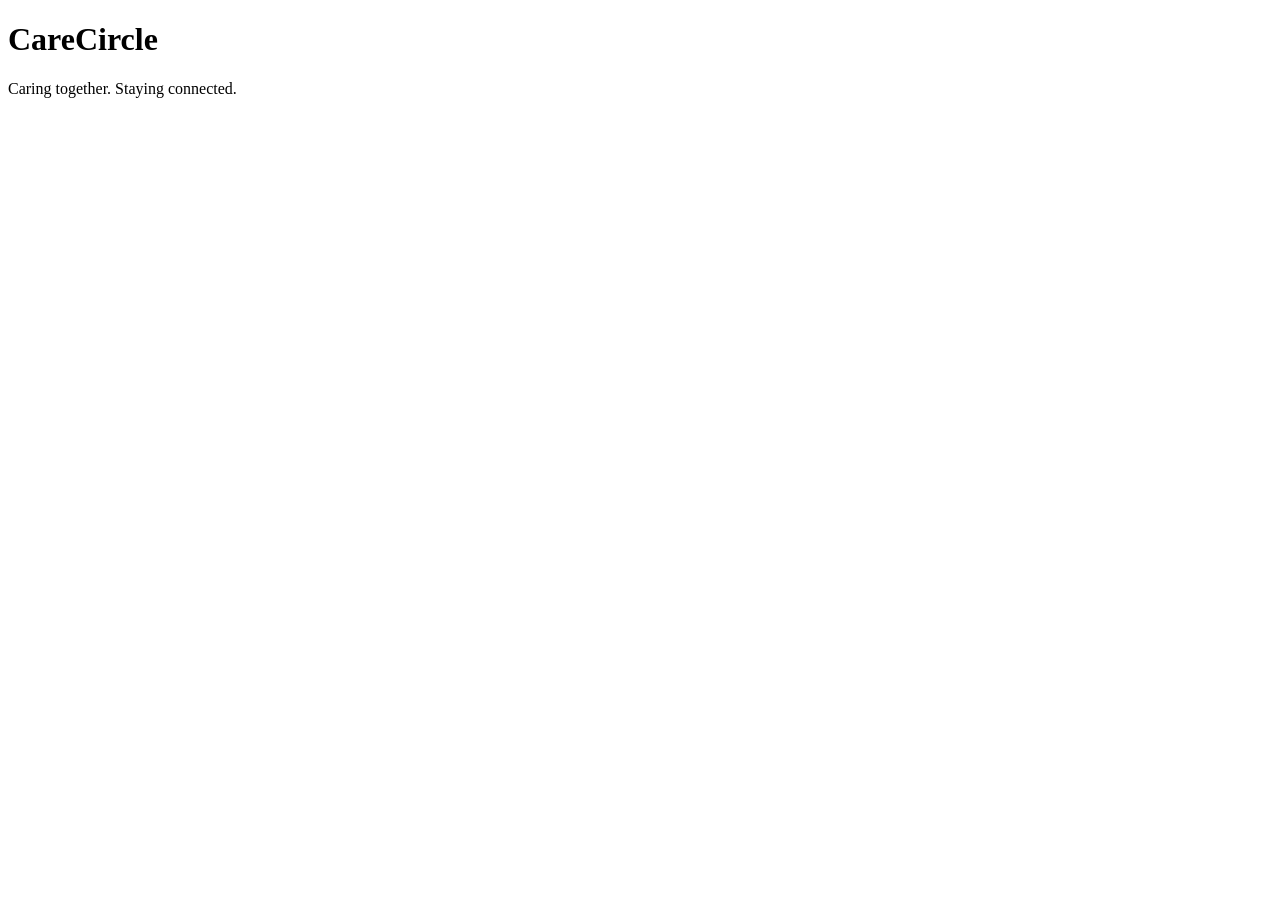
==== public/index.html @ 11fe4ebb "Initial CareCircle website setup" ====
<!DOCTYPE html>
<html lang="en">

<head>
    <meta charset="UTF-8">
    <meta name="viewport" content="width=device-width, initial-scale=1.0">

    <title>CareCircle</title>

    <link rel="stylesheet" href="css/style.css">
</head>

<body>

    <h1>CareCircle</h1>

    <p>Caring together. Staying connected.</p>

    <script src="js/script.js"></script>

</body>

</html>
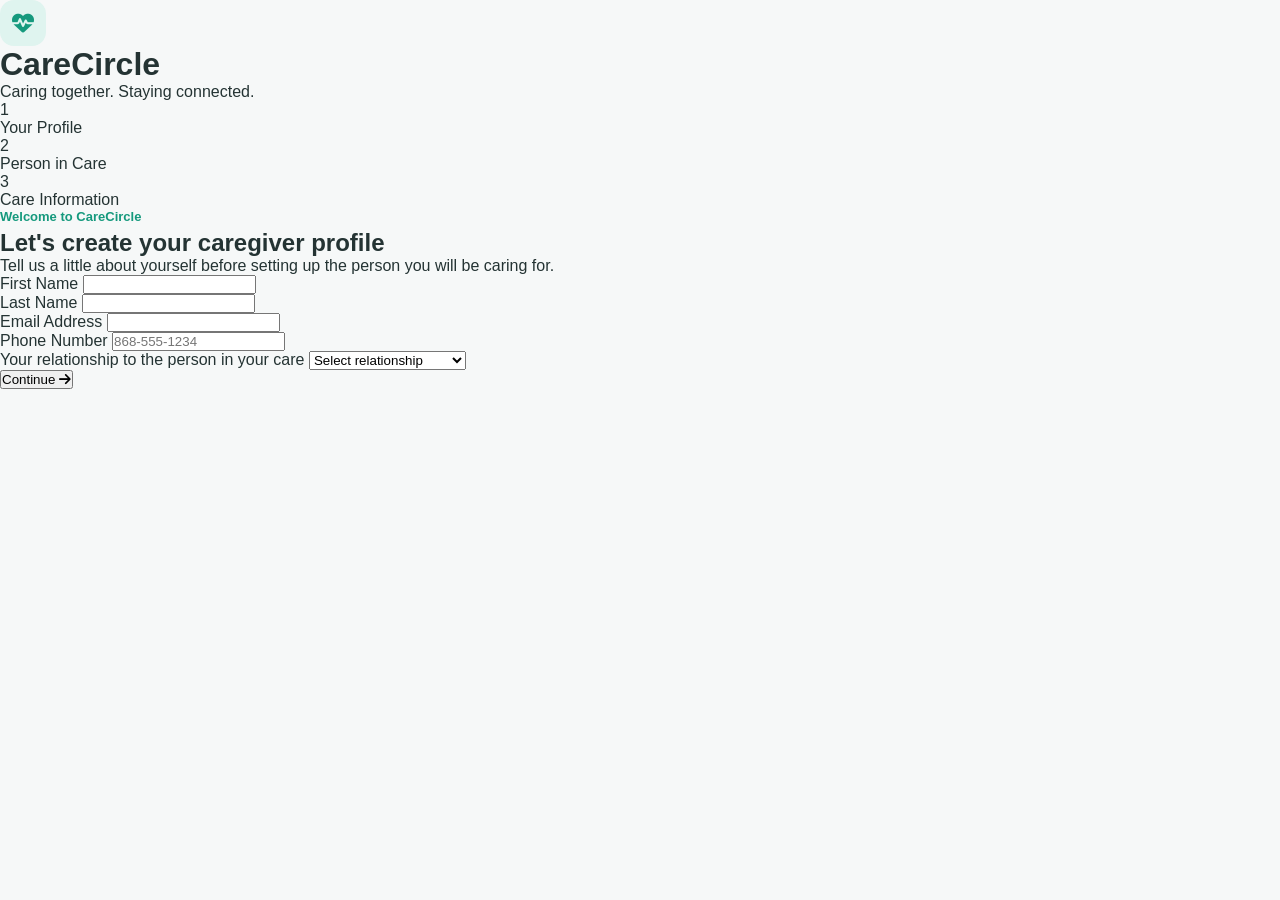
==== commit 8e0faa9b: "Add CareCircle onboarding and dashboard page structure" ====
--- a/public/index.html
+++ b/public/index.html
@@ -5,18 +5,193 @@
     <meta charset="UTF-8">
     <meta name="viewport" content="width=device-width, initial-scale=1.0">
 
-    <title>CareCircle</title>
+    <title>CareCircle | Get Started</title>
 
-    <link rel="stylesheet" href="css/style.css">
+    <link rel="stylesheet" href="style.css">
+
+    <link rel="stylesheet"
+        href="https://cdnjs.cloudflare.com/ajax/libs/font-awesome/6.5.2/css/all.min.css">
 </head>
 
-<body>
+<body class="setup-body">
 
-    <h1>CareCircle</h1>
+    <div class="setup-container">
 
-    <p>Caring together. Staying connected.</p>
+        <!-- Logo -->
+        <div class="setup-logo">
 
-    <script src="js/script.js"></script>
+            <div class="logo-icon">
+                <i class="fa-solid fa-heart-pulse"></i>
+            </div>
+
+            <div>
+                <h1>CareCircle</h1>
+                <p>Caring together. Staying connected.</p>
+            </div>
+
+        </div>
+
+
+        <!-- Progress -->
+        <div class="setup-progress">
+
+            <div class="progress-step active">
+                <span>1</span>
+                <p>Your Profile</p>
+            </div>
+
+            <div class="progress-line"></div>
+
+            <div class="progress-step">
+                <span>2</span>
+                <p>Person in Care</p>
+            </div>
+
+            <div class="progress-line"></div>
+
+            <div class="progress-step">
+                <span>3</span>
+                <p>Care Information</p>
+            </div>
+
+        </div>
+
+
+        <!-- Setup Card -->
+        <section class="setup-card">
+
+            <div class="setup-heading">
+
+                <p class="small-heading">Welcome to CareCircle</p>
+
+                <h2>Let's create your caregiver profile</h2>
+
+                <p>
+                    Tell us a little about yourself before setting up
+                    the person you will be caring for.
+                </p>
+
+            </div>
+
+
+            <form id="caregiverForm">
+
+                <div class="form-row">
+
+                    <div class="form-group">
+
+                        <label for="firstName">
+                            First Name
+                        </label>
+
+                        <input
+                            type="text"
+                            id="firstName"
+                            required>
+
+                    </div>
+
+
+                    <div class="form-group">
+
+                        <label for="lastName">
+                            Last Name
+                        </label>
+
+                        <input
+                            type="text"
+                            id="lastName"
+                            required>
+
+                    </div>
+
+                </div>
+
+
+                <div class="form-group">
+
+                    <label for="email">
+                        Email Address
+                    </label>
+
+                    <input
+                        type="email"
+                        id="email"
+                        required>
+
+                </div>
+
+
+                <div class="form-group">
+
+                    <label for="phone">
+                        Phone Number
+                    </label>
+
+                    <input
+                        type="tel"
+                        id="phone"
+                        placeholder="868-555-1234"
+                        required>
+
+                </div>
+
+
+                <div class="form-group">
+
+                    <label for="relationship">
+                        Your relationship to the person in your care
+                    </label>
+
+                    <select id="relationship" required>
+
+                        <option value="">
+                            Select relationship
+                        </option>
+
+                        <option value="Son">Son</option>
+
+                        <option value="Daughter">Daughter</option>
+
+                        <option value="Spouse">Spouse</option>
+
+                        <option value="Sibling">Sibling</option>
+
+                        <option value="Grandchild">Grandchild</option>
+
+                        <option value="Relative">Other Relative</option>
+
+                        <option value="Professional Caregiver">
+                            Professional Caregiver
+                        </option>
+
+                        <option value="Friend">Friend</option>
+
+                        <option value="Other">Other</option>
+
+                    </select>
+
+                </div>
+
+
+                <button
+                    type="submit"
+                    class="setup-next-btn">
+
+                    Continue
+
+                    <i class="fa-solid fa-arrow-right"></i>
+
+                </button>
+
+            </form>
+
+        </section>
+
+    </div>
+
+
+    <script src="script.js"></script>
 
 </body>
 
--- a/public/style.css
+++ b/public/style.css
@@ -0,0 +1,722 @@
+/* =========================
+   GLOBAL
+========================= */
+
+* {
+    margin: 0;
+    padding: 0;
+    box-sizing: border-box;
+}
+
+body {
+    font-family: Arial, Helvetica, sans-serif;
+    background: #f6f8f8;
+    color: #243333;
+    padding-bottom: 90px;
+}
+
+button,
+a {
+    font-family: inherit;
+}
+
+a {
+    text-decoration: none;
+}
+
+
+/* =========================
+   HEADER
+========================= */
+
+.top-header {
+    background: white;
+    border-bottom: 1px solid #e6ebeb;
+
+    min-height: 85px;
+
+    display: flex;
+    justify-content: space-between;
+    align-items: center;
+
+    padding: 15px 6%;
+}
+
+.brand {
+    display: flex;
+    align-items: center;
+    gap: 12px;
+}
+
+.logo-icon {
+    width: 46px;
+    height: 46px;
+
+    border-radius: 14px;
+
+    background: #dff4ef;
+    color: #15997d;
+
+    display: flex;
+    align-items: center;
+    justify-content: center;
+
+    font-size: 22px;
+}
+
+.brand h1 {
+    font-size: 21px;
+    color: #263b39;
+}
+
+.brand p {
+    color: #71807e;
+    font-size: 12px;
+    margin-top: 3px;
+}
+
+.header-actions {
+    display: flex;
+    align-items: center;
+    gap: 20px;
+}
+
+.notification-btn {
+    position: relative;
+
+    border: none;
+    background: transparent;
+
+    font-size: 22px;
+    color: #4d5b59;
+
+    cursor: pointer;
+}
+
+.notification-dot {
+    width: 8px;
+    height: 8px;
+
+    background: #e25b5b;
+
+    border-radius: 50%;
+
+    position: absolute;
+    top: 0;
+    right: 0;
+}
+
+.caregiver-profile {
+    display: flex;
+    align-items: center;
+    gap: 10px;
+}
+
+.avatar {
+    width: 40px;
+    height: 40px;
+
+    border-radius: 50%;
+
+    background: #15997d;
+    color: white;
+
+    display: flex;
+    justify-content: center;
+    align-items: center;
+
+    font-weight: bold;
+}
+
+.caregiver-text {
+    display: flex;
+    flex-direction: column;
+}
+
+.caregiver-text strong {
+    font-size: 14px;
+}
+
+.caregiver-text span {
+    font-size: 12px;
+    color: #7c8a88;
+}
+
+
+/* =========================
+   DASHBOARD
+========================= */
+
+.dashboard-container {
+    width: 88%;
+    max-width: 1200px;
+
+    margin: 35px auto;
+}
+
+.welcome-section {
+    display: flex;
+    justify-content: space-between;
+    align-items: center;
+
+    margin-bottom: 25px;
+}
+
+.small-heading {
+    color: #15997d;
+    font-size: 13px;
+    font-weight: bold;
+
+    margin-bottom: 5px;
+}
+
+.welcome-section h2 {
+    font-size: 27px;
+    margin-bottom: 7px;
+}
+
+.welcome-message {
+    color: #758381;
+}
+
+.quick-add-btn {
+    border: none;
+
+    background: #15997d;
+    color: white;
+
+    padding: 12px 18px;
+
+    border-radius: 9px;
+
+    font-weight: bold;
+
+    cursor: pointer;
+}
+
+.quick-add-btn:hover {
+    opacity: 0.9;
+}
+
+
+/* =========================
+   PATIENT CARD
+========================= */
+
+.patient-card {
+    background: white;
+
+    padding: 20px 25px;
+
+    border-radius: 14px;
+
+    display: flex;
+    justify-content: space-between;
+    align-items: center;
+
+    box-shadow: 0 4px 16px rgba(0, 0, 0, 0.04);
+
+    margin-bottom: 35px;
+}
+
+.patient-information {
+    display: flex;
+    align-items: center;
+    gap: 16px;
+}
+
+.patient-avatar {
+    width: 60px;
+    height: 60px;
+
+    border-radius: 50%;
+
+    background: #dff4ef;
+    color: #15997d;
+
+    display: flex;
+    justify-content: center;
+    align-items: center;
+
+    font-size: 24px;
+    font-weight: bold;
+}
+
+.label {
+    color: #7a8886;
+    font-size: 12px;
+}
+
+.patient-card h3 {
+    font-size: 20px;
+    margin: 3px 0 8px;
+}
+
+.patient-details {
+    display: flex;
+    gap: 20px;
+
+    color: #6e7b79;
+    font-size: 13px;
+}
+
+.patient-details i {
+    color: #15997d;
+    margin-right: 4px;
+}
+
+.view-profile-btn {
+    border: 1px solid #15997d;
+    background: white;
+    color: #15997d;
+
+    padding: 10px 15px;
+
+    border-radius: 8px;
+
+    cursor: pointer;
+}
+
+
+/* =========================
+   SECTIONS
+========================= */
+
+.section-block {
+    margin-bottom: 35px;
+}
+
+.section-heading {
+    display: flex;
+    justify-content: space-between;
+    align-items: center;
+
+    margin-bottom: 17px;
+}
+
+.section-heading h3 {
+    font-size: 19px;
+}
+
+.section-heading p {
+    color: #7b8887;
+    font-size: 13px;
+
+    margin-top: 4px;
+}
+
+.section-heading a {
+    color: #15997d;
+    font-size: 13px;
+    font-weight: bold;
+}
+
+
+/* =========================
+   HEALTH CARDS
+========================= */
+
+.health-grid {
+    display: grid;
+    grid-template-columns: repeat(4, 1fr);
+
+    gap: 18px;
+}
+
+.health-card {
+    background: white;
+
+    border-radius: 14px;
+
+    padding: 20px;
+
+    box-shadow: 0 4px 16px rgba(0, 0, 0, 0.04);
+}
+
+.health-card-header {
+    display: flex;
+    justify-content: space-between;
+    align-items: center;
+
+    margin-bottom: 20px;
+}
+
+.icon-box {
+    width: 39px;
+    height: 39px;
+
+    border-radius: 10px;
+
+    display: flex;
+    align-items: center;
+    justify-content: center;
+
+    background: #e8f7f3;
+    color: #15997d;
+}
+
+.status-badge {
+    font-size: 11px;
+    font-weight: bold;
+
+    border-radius: 50px;
+
+    padding: 5px 9px;
+}
+
+.status-badge.success {
+    color: #197c5a;
+    background: #dff6eb;
+}
+
+.status-badge.warning {
+    color: #a77813;
+    background: #fff1c9;
+}
+
+.status-badge.danger {
+    color: #ad4444;
+    background: #ffe1e1;
+}
+
+.card-label {
+    color: #73807e;
+    font-size: 13px;
+}
+
+.health-card h4 {
+    font-size: 27px;
+    margin-top: 7px;
+}
+
+.measurement {
+    font-size: 13px;
+    color: #7c8987;
+    margin-top: 2px;
+}
+
+.card-footer {
+    border-top: 1px solid #edf0f0;
+
+    margin-top: 18px;
+    padding-top: 12px;
+
+    font-size: 11px;
+    color: #82908e;
+}
+
+
+/* =========================
+   ATTENTION
+========================= */
+
+.attention-list {
+    display: flex;
+    flex-direction: column;
+    gap: 12px;
+}
+
+.attention-item {
+    background: white;
+
+    padding: 17px 20px;
+
+    border-radius: 12px;
+
+    display: flex;
+    align-items: center;
+
+    gap: 15px;
+
+    border-left: 4px solid #e6a84e;
+}
+
+.attention-icon {
+    min-width: 42px;
+    height: 42px;
+
+    border-radius: 10px;
+
+    display: flex;
+    align-items: center;
+    justify-content: center;
+}
+
+.medication-alert {
+    background: #fff1d7;
+    color: #c38420;
+}
+
+.health-alert {
+    background: #ffe0e0;
+    color: #ce5858;
+}
+
+.attention-content {
+    flex: 1;
+}
+
+.attention-content h4 {
+    font-size: 14px;
+    margin-bottom: 4px;
+}
+
+.attention-content p {
+    color: #687674;
+    font-size: 13px;
+}
+
+.attention-content span {
+    display: block;
+
+    margin-top: 5px;
+
+    color: #9b7777;
+    font-size: 11px;
+}
+
+.details-btn {
+    border: 1px solid #dfe5e4;
+
+    background: white;
+
+    padding: 8px 12px;
+
+    border-radius: 7px;
+
+    cursor: pointer;
+}
+
+
+/* =========================
+   LOWER PANELS
+========================= */
+
+.dashboard-columns {
+    display: grid;
+    grid-template-columns: 1fr 1fr;
+
+    gap: 20px;
+}
+
+.dashboard-panel {
+    background: white;
+
+    padding: 22px;
+
+    border-radius: 14px;
+
+    box-shadow: 0 4px 16px rgba(0, 0, 0, 0.04);
+}
+
+.event,
+.activity {
+    display: flex;
+    gap: 15px;
+
+    padding: 14px 0;
+
+    border-bottom: 1px solid #edf0f0;
+}
+
+.event:last-child,
+.activity:last-child {
+    border-bottom: none;
+}
+
+.event-date {
+    width: 52px;
+    height: 55px;
+
+    border-radius: 10px;
+
+    background: #e7f6f2;
+    color: #15997d;
+
+    display: flex;
+    flex-direction: column;
+    align-items: center;
+    justify-content: center;
+
+    flex-shrink: 0;
+}
+
+.event-date strong {
+    font-size: 18px;
+}
+
+.event-date span {
+    font-size: 10px;
+}
+
+.event-information h4,
+.activity h4 {
+    font-size: 14px;
+    margin-bottom: 5px;
+}
+
+.event-information p,
+.activity p {
+    color: #71807e;
+    font-size: 12px;
+    margin-top: 4px;
+}
+
+.event-information i {
+    width: 15px;
+    color: #15997d;
+}
+
+.activity-icon {
+    width: 36px;
+    height: 36px;
+
+    border-radius: 50%;
+
+    display: flex;
+    justify-content: center;
+    align-items: center;
+
+    background: #e5f6f1;
+    color: #15997d;
+
+    flex-shrink: 0;
+}
+
+.activity span {
+    display: block;
+
+    font-size: 11px;
+
+    margin-top: 5px;
+
+    color: #96a09f;
+}
+
+
+/* =========================
+   BOTTOM NAVIGATION
+========================= */
+
+.bottom-nav {
+    position: fixed;
+
+    bottom: 0;
+    left: 0;
+
+    width: 100%;
+
+    height: 72px;
+
+    background: white;
+
+    display: flex;
+    justify-content: center;
+
+    gap: 50px;
+
+    border-top: 1px solid #e2e8e7;
+
+    z-index: 100;
+}
+
+.bottom-nav a {
+    color: #899593;
+
+    min-width: 65px;
+
+    display: flex;
+    flex-direction: column;
+    align-items: center;
+    justify-content: center;
+
+    gap: 5px;
+
+    font-size: 11px;
+}
+
+.bottom-nav a i {
+    font-size: 18px;
+}
+
+.bottom-nav a.active {
+    color: #15997d;
+}
+
+
+/* =========================
+   RESPONSIVE DESIGN
+========================= */
+
+@media (max-width: 900px) {
+
+    .health-grid {
+        grid-template-columns: repeat(2, 1fr);
+    }
+
+    .dashboard-columns {
+        grid-template-columns: 1fr;
+    }
+
+}
+
+
+@media (max-width: 600px) {
+
+    .dashboard-container {
+        width: 92%;
+    }
+
+    .caregiver-text {
+        display: none;
+    }
+
+    .brand p {
+        display: none;
+    }
+
+    .welcome-section {
+        align-items: flex-start;
+        gap: 15px;
+    }
+
+    .welcome-section h2 {
+        font-size: 22px;
+    }
+
+    .quick-add-btn {
+        font-size: 12px;
+    }
+
+    .health-grid {
+        grid-template-columns: 1fr;
+    }
+
+    .patient-card {
+        align-items: flex-start;
+        gap: 15px;
+    }
+
+    .patient-details {
+        flex-direction: column;
+        gap: 4px;
+    }
+
+    .view-profile-btn {
+        display: none;
+    }
+
+    .attention-item {
+        align-items: flex-start;
+    }
+
+    .details-btn {
+        display: none;
+    }
+
+    .bottom-nav {
+        gap: 4px;
+        justify-content: space-around;
+    }
+
+}
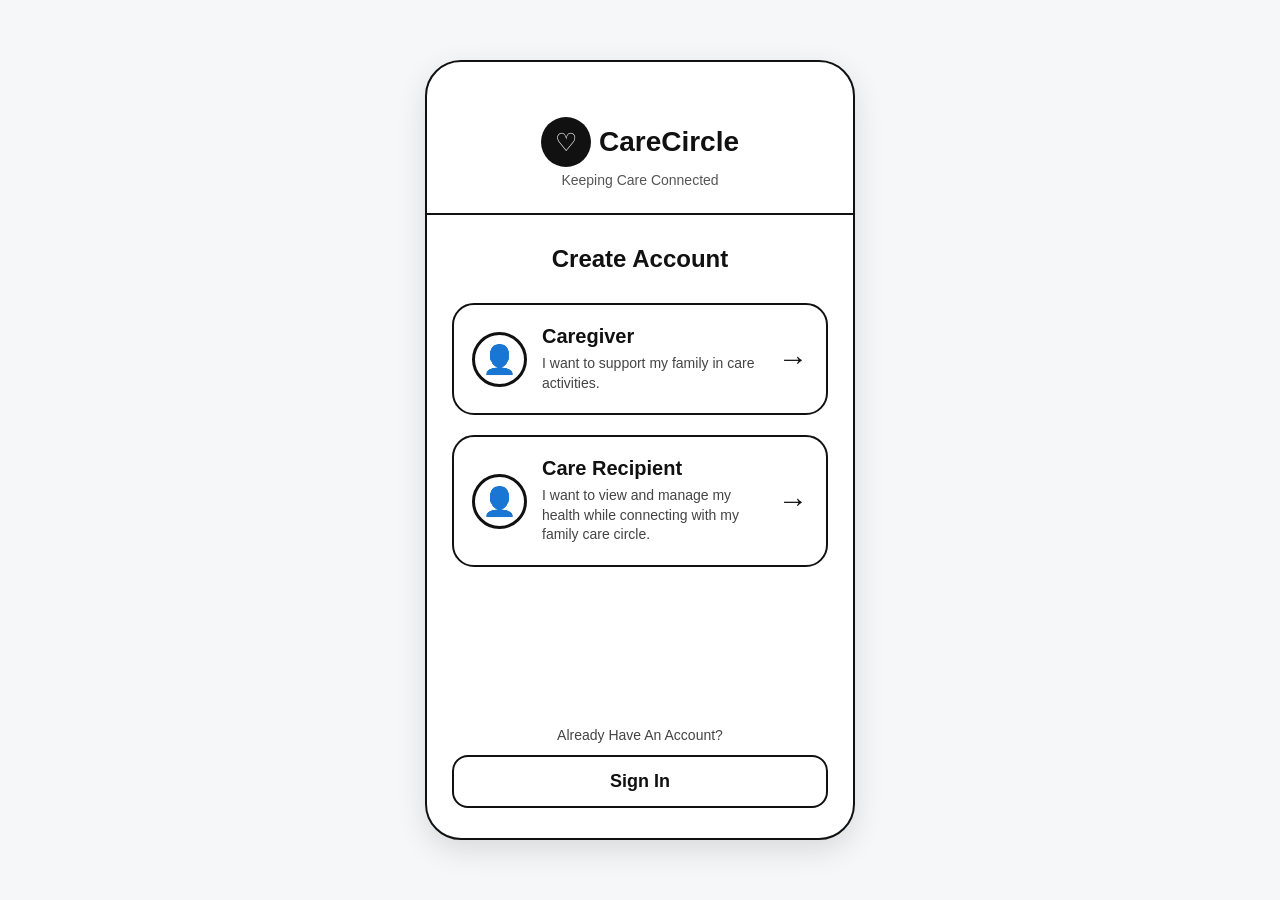
==== commit 8efcb787: "Rebuild CareCircle caregiver and recipient interfaces" ====
--- a/public/index.html
+++ b/public/index.html
@@ -3,195 +3,141 @@
 
 <head>
     <meta charset="UTF-8">
-    <meta name="viewport" content="width=device-width, initial-scale=1.0">
 
-    <title>CareCircle | Get Started</title>
+    <meta name="viewport"
+          content="width=device-width, initial-scale=1.0">
 
+    <title>CareCircle | Keeping Care Connected</title>
+
+    <!-- Main CareCircle stylesheet -->
     <link rel="stylesheet" href="style.css">
-
-    <link rel="stylesheet"
-        href="https://cdnjs.cloudflare.com/ajax/libs/font-awesome/6.5.2/css/all.min.css">
 </head>
 
-<body class="setup-body">
 
-    <div class="setup-container">
+<body>
 
-        <!-- Logo -->
-        <div class="setup-logo">
+    <main class="app-container">
 
-            <div class="logo-icon">
-                <i class="fa-solid fa-heart-pulse"></i>
-            </div>
+        <!-- ================================
+             HEADER / LOGO
+             ================================ -->
 
-            <div>
-                <h1>CareCircle</h1>
-                <p>Caring together. Staying connected.</p>
-            </div>
+        <header class="app-header">
 
-        </div>
+            <div class="logo">
 
+                <div class="logo-icon">
+                    ♡
+                </div>
 
-        <!-- Progress -->
-        <div class="setup-progress">
-
-            <div class="progress-step active">
-                <span>1</span>
-                <p>Your Profile</p>
-            </div>
-
-            <div class="progress-line"></div>
-
-            <div class="progress-step">
-                <span>2</span>
-                <p>Person in Care</p>
-            </div>
-
-            <div class="progress-line"></div>
-
-            <div class="progress-step">
-                <span>3</span>
-                <p>Care Information</p>
-            </div>
-
-        </div>
-
-
-        <!-- Setup Card -->
-        <section class="setup-card">
-
-            <div class="setup-heading">
-
-                <p class="small-heading">Welcome to CareCircle</p>
-
-                <h2>Let's create your caregiver profile</h2>
-
-                <p>
-                    Tell us a little about yourself before setting up
-                    the person you will be caring for.
-                </p>
+                <div class="logo-text">
+                    CareCircle
+                </div>
 
             </div>
 
+            <p class="tagline">
+                Keeping Care Connected
+            </p>
 
-            <form id="caregiverForm">
-
-                <div class="form-row">
-
-                    <div class="form-group">
-
-                        <label for="firstName">
-                            First Name
-                        </label>
-
-                        <input
-                            type="text"
-                            id="firstName"
-                            required>
-
-                    </div>
+        </header>
 
 
-                    <div class="form-group">
+        <!-- ================================
+             CREATE ACCOUNT
+             ================================ -->
 
-                        <label for="lastName">
-                            Last Name
-                        </label>
+        <section class="account-section">
 
-                        <input
-                            type="text"
-                            id="lastName"
-                            required>
+            <h1>Create Account</h1>
 
-                    </div>
+
+            <!-- CAREGIVER -->
+
+            <button
+                class="account-card"
+                id="caregiverButton"
+                type="button"
+            >
+
+                <div class="user-icon">
+                    👤
+                </div>
+
+                <div class="account-info">
+
+                    <h2>Caregiver</h2>
+
+                    <p>
+                        I want to support my family
+                        in care activities.
+                    </p>
 
                 </div>
 
+                <span class="arrow">
+                    →
+                </span>
 
-                <div class="form-group">
+            </button>
 
-                    <label for="email">
-                        Email Address
-                    </label>
 
-                    <input
-                        type="email"
-                        id="email"
-                        required>
+            <!-- CARE RECIPIENT -->
+
+            <button
+                class="account-card"
+                id="recipientButton"
+                type="button"
+            >
+
+                <div class="user-icon">
+                    👤
+                </div>
+
+                <div class="account-info">
+
+                    <h2>Care Recipient</h2>
+
+                    <p>
+                        I want to view and manage my
+                        health while connecting with
+                        my family care circle.
+                    </p>
 
                 </div>
 
+                <span class="arrow">
+                    →
+                </span>
 
-                <div class="form-group">
-
-                    <label for="phone">
-                        Phone Number
-                    </label>
-
-                    <input
-                        type="tel"
-                        id="phone"
-                        placeholder="868-555-1234"
-                        required>
-
-                </div>
+            </button>
 
 
-                <div class="form-group">
+            <!-- SIGN IN -->
 
-                    <label for="relationship">
-                        Your relationship to the person in your care
-                    </label>
+            <div class="signin-section">
 
-                    <select id="relationship" required>
-
-                        <option value="">
-                            Select relationship
-                        </option>
-
-                        <option value="Son">Son</option>
-
-                        <option value="Daughter">Daughter</option>
-
-                        <option value="Spouse">Spouse</option>
-
-                        <option value="Sibling">Sibling</option>
-
-                        <option value="Grandchild">Grandchild</option>
-
-                        <option value="Relative">Other Relative</option>
-
-                        <option value="Professional Caregiver">
-                            Professional Caregiver
-                        </option>
-
-                        <option value="Friend">Friend</option>
-
-                        <option value="Other">Other</option>
-
-                    </select>
-
-                </div>
-
+                <p>
+                    Already Have An Account?
+                </p>
 
                 <button
-                    type="submit"
-                    class="setup-next-btn">
-
-                    Continue
-
-                    <i class="fa-solid fa-arrow-right"></i>
-
+                    class="signin-button"
+                    id="signinButton"
+                    type="button"
+                >
+                    Sign In
                 </button>
 
-            </form>
+            </div>
 
         </section>
 
-    </div>
+    </main>
 
 
-    <script src="script.js"></script>
+    <!-- Main CareCircle JavaScript -->
+    <script src="app.js"></script>
 
 </body>
 
--- a/public/style.css
+++ b/public/style.css
@@ -1,6 +1,35 @@
-/* =========================
-   GLOBAL
-========================= */
+/* =========================================================
+   CARECIRCLE
+   GLOBAL STYLES
+   ========================================================= */
+
+
+/* =========================================================
+   COLOURS
+   ========================================================= */
+
+:root {
+    --care-blue: #3ca7df;
+    --care-blue-dark: #278fc5;
+    --care-blue-light: #eaf6fc;
+
+    --black: #111111;
+    --white: #ffffff;
+
+    --text-dark: #111111;
+    --text-grey: #555555;
+
+    --page-background: #f5f7f9;
+
+    --danger: #e74c3c;
+    --warning: #f4c542;
+    --success: #68bd63;
+}
+
+
+/* =========================================================
+   RESET
+   ========================================================= */
 
 * {
     margin: 0;
@@ -8,715 +37,8103 @@
     box-sizing: border-box;
 }
 
+html {
+    font-size: 16px;
+}
+
 body {
+    min-height: 100vh;
+
     font-family: Arial, Helvetica, sans-serif;
-    background: #f6f8f8;
-    color: #243333;
-    padding-bottom: 90px;
+
+    background-color: var(--page-background);
+    color: var(--text-dark);
+
+    display: flex;
+    justify-content: center;
+    align-items: center;
+
+    padding: 20px;
 }
 
 button,
-a {
-    font-family: inherit;
-}
-
-a {
-    text-decoration: none;
-}
-
-
-/* =========================
+input,
+select,
+textarea {
+    font: inherit;
+}
+
+button {
+    color: inherit;
+}
+
+
+/* =========================================================
+   MAIN APPLICATION CONTAINER
+   ========================================================= */
+
+.app-container {
+    width: 100%;
+    max-width: 430px;
+
+    min-height: 780px;
+
+    background-color: var(--white);
+
+    border: 2px solid var(--black);
+    border-radius: 36px;
+
+    overflow: hidden;
+
+    box-shadow:
+        0 10px 30px rgba(0, 0, 0, 0.12);
+
+    display: flex;
+    flex-direction: column;
+}
+
+
+/* =========================================================
    HEADER
-========================= */
-
-.top-header {
-    background: white;
-    border-bottom: 1px solid #e6ebeb;
-
-    min-height: 85px;
-
-    display: flex;
+   ========================================================= */
+
+.app-header {
+    padding: 55px 25px 25px;
+
+    text-align: center;
+
+    border-bottom: 2px solid var(--black);
+}
+
+
+/* =========================================================
+   LOGO
+   ========================================================= */
+
+.logo {
+    display: flex;
+
+    justify-content: center;
+    align-items: center;
+
+    gap: 8px;
+
+    margin-bottom: 5px;
+}
+
+
+.logo-icon {
+    width: 50px;
+    height: 50px;
+
+    background-color: var(--black);
+    color: var(--white);
+
+    border-radius: 50%;
+
+    display: flex;
+
+    justify-content: center;
+    align-items: center;
+
+    font-size: 25px;
+}
+
+
+.logo-text {
+    font-size: 28px;
+    font-weight: 700;
+}
+
+
+.tagline {
+    font-size: 14px;
+
+    color: var(--text-grey);
+}
+
+
+/* =========================================================
+   ACCOUNT SECTION
+   ========================================================= */
+
+.account-section {
+    flex: 1;
+
+    display: flex;
+    flex-direction: column;
+
+    padding: 30px 25px;
+}
+
+
+.account-section h1 {
+    margin-bottom: 30px;
+
+    text-align: center;
+
+    font-size: 24px;
+}
+
+
+/* =========================================================
+   ACCOUNT CARDS
+   ========================================================= */
+
+.account-card {
+    width: 100%;
+
+    display: flex;
+
+    align-items: center;
+
+    gap: 15px;
+
+    padding: 20px 18px;
+
+    margin-bottom: 20px;
+
+    background-color: var(--white);
+
+    border: 2px solid var(--black);
+    border-radius: 22px;
+
+    cursor: pointer;
+
+    transition:
+        border-color 0.2s ease,
+        background-color 0.2s ease,
+        transform 0.2s ease,
+        box-shadow 0.2s ease;
+}
+
+
+.account-card:hover {
+    border-color: var(--care-blue);
+
+    background-color: var(--care-blue-light);
+
+    transform: translateY(-2px);
+
+    box-shadow:
+        0 6px 15px rgba(0, 0, 0, 0.08);
+}
+
+
+.account-card:focus-visible {
+    outline: 3px solid rgba(60, 167, 223, 0.30);
+
+    outline-offset: 2px;
+
+    border-color: var(--care-blue);
+}
+
+
+/* =========================================================
+   USER ICON
+   ========================================================= */
+
+.user-icon {
+    flex-shrink: 0;
+
+    width: 55px;
+    height: 55px;
+
+    border: 3px solid var(--black);
+    border-radius: 50%;
+
+    display: flex;
+
+    justify-content: center;
+    align-items: center;
+
+    font-size: 28px;
+}
+
+
+/* =========================================================
+   ACCOUNT TEXT
+   ========================================================= */
+
+.account-info {
+    flex: 1;
+
+    text-align: left;
+}
+
+
+.account-info h2 {
+    margin-bottom: 6px;
+
+    font-size: 20px;
+}
+
+
+.account-info p {
+    font-size: 14px;
+
+    line-height: 1.4;
+
+    color: #444;
+}
+
+
+.arrow {
+    font-size: 30px;
+
+    font-weight: 600;
+}
+
+
+/* =========================================================
+   SIGN IN SECTION
+   ========================================================= */
+
+.signin-section {
+    margin-top: auto;
+
+    padding-top: 40px;
+
+    text-align: center;
+}
+
+
+.signin-section p {
+    margin-bottom: 12px;
+
+    font-size: 14px;
+
+    color: #444;
+}
+
+
+/* =========================================================
+   BUTTONS
+   ========================================================= */
+
+.signin-button,
+.primary-button,
+.secondary-button {
+    width: 100%;
+
+    padding: 14px;
+
+    border: 2px solid var(--black);
+    border-radius: 16px;
+
+    font-size: 18px;
+    font-weight: 600;
+
+    cursor: pointer;
+
+    transition:
+        background-color 0.2s ease,
+        color 0.2s ease,
+        border-color 0.2s ease;
+}
+
+
+/* Secondary button */
+
+.signin-button,
+.secondary-button {
+    background-color: var(--white);
+
+    color: var(--black);
+}
+
+
+.signin-button:hover,
+.secondary-button:hover {
+    background-color: var(--black);
+
+    color: var(--white);
+}
+
+
+/* Primary button */
+
+.primary-button {
+    background-color: var(--care-blue);
+
+    border-color: var(--care-blue);
+
+    color: var(--white);
+}
+
+
+.primary-button:hover {
+    background-color: var(--care-blue-dark);
+
+    border-color: var(--care-blue-dark);
+}
+
+
+/* =========================================================
+   COMMON PAGE TITLE
+   ========================================================= */
+
+.page-title {
+    margin-bottom: 25px;
+
+    font-size: 24px;
+    font-weight: 700;
+
+    text-align: center;
+}
+
+
+/* =========================================================
+   FORMS
+   These will be used on registration pages.
+   ========================================================= */
+
+.form-group {
+    margin-bottom: 20px;
+}
+
+
+.form-label {
+    display: block;
+
+    margin-bottom: 7px;
+
+    font-size: 14px;
+    font-weight: 700;
+}
+
+
+.form-control {
+    width: 100%;
+
+    padding: 12px 14px;
+
+    background-color: var(--white);
+
+    border: 2px solid var(--black);
+    border-radius: 10px;
+
+    font-size: 16px;
+
+    outline: none;
+
+    transition:
+        border-color 0.2s ease,
+        box-shadow 0.2s ease;
+}
+
+
+.form-control:focus {
+    border-color: var(--care-blue);
+
+    box-shadow:
+        0 0 0 3px rgba(60, 167, 223, 0.15);
+}
+
+
+textarea.form-control {
+    min-height: 100px;
+
+    resize: vertical;
+}
+
+
+/* =========================================================
+   REGISTRATION PROGRESS BAR
+   ========================================================= */
+
+.progress-container {
+    position: relative;
+
+    display: flex;
+
     justify-content: space-between;
-    align-items: center;
-
-    padding: 15px 6%;
-}
-
-.brand {
-    display: flex;
-    align-items: center;
-    gap: 12px;
-}
-
-.logo-icon {
-    width: 46px;
-    height: 46px;
-
-    border-radius: 14px;
-
-    background: #dff4ef;
-    color: #15997d;
-
-    display: flex;
-    align-items: center;
+    align-items: flex-start;
+
+    padding: 20px 20px 10px;
+}
+
+
+/* Line behind progress circles */
+
+.progress-container::before {
+    content: "";
+
+    position: absolute;
+
+    top: 37px;
+    left: 45px;
+    right: 45px;
+
+    height: 2px;
+
+    background-color: #aaaaaa;
+
+    z-index: 0;
+}
+
+
+.progress-step {
+    position: relative;
+
+    z-index: 1;
+
+    flex: 1;
+
+    text-align: center;
+}
+
+
+.progress-number {
+    width: 36px;
+    height: 36px;
+
+    margin: 0 auto 6px;
+
+    background-color: var(--black);
+
+    color: var(--white);
+
+    border-radius: 50%;
+
+    display: flex;
+
     justify-content: center;
+    align-items: center;
+
+    font-weight: 700;
+}
+
+
+.progress-step.active .progress-number {
+    background-color: var(--care-blue);
+}
+
+
+.progress-label {
+    font-size: 11px;
+
+    color: #888888;
+}
+
+
+.progress-step.active .progress-label {
+    color: var(--black);
+
+    font-weight: 700;
+}
+
+
+/* =========================================================
+   REGISTRATION CONTENT
+   ========================================================= */
+
+.registration-content {
+    flex: 1;
+
+    padding: 25px;
+}
+
+
+.registration-heading {
+    margin-bottom: 30px;
+
+    text-align: center;
 
     font-size: 22px;
 }
 
-.brand h1 {
+
+/* =========================================================
+   FORM NAVIGATION
+   ========================================================= */
+
+.form-navigation {
+    display: flex;
+
+    align-items: center;
+    justify-content: space-between;
+
+    margin-top: 30px;
+}
+
+
+.nav-arrow {
+    padding: 5px 10px;
+
+    background: none;
+
+    border: none;
+
+    font-size: 32px;
+    font-weight: 700;
+
+    cursor: pointer;
+}
+
+
+.nav-arrow:hover {
+    color: var(--care-blue);
+}
+
+
+/* =========================================================
+   ACCESSIBILITY
+   ========================================================= */
+
+button:focus-visible,
+a:focus-visible {
+    outline: 3px solid rgba(60, 167, 223, 0.35);
+
+    outline-offset: 3px;
+}
+
+
+/* =========================================================
+   DESKTOP
+   ========================================================= */
+
+@media (min-width: 700px) {
+
+    body {
+        padding: 40px;
+    }
+
+}
+
+
+/* =========================================================
+   SMALL PHONES
+   ========================================================= */
+
+@media (max-width: 400px) {
+
+    body {
+        padding: 0;
+
+        background-color: var(--white);
+    }
+
+
+    .app-container {
+        min-height: 100vh;
+
+        border: none;
+
+        border-radius: 0;
+
+        box-shadow: none;
+    }
+
+
+    .app-header {
+        padding-top: 40px;
+    }
+
+
+    .account-section {
+        padding-left: 18px;
+
+        padding-right: 18px;
+    }
+
+
+    .account-card {
+        padding: 17px 14px;
+    }
+
+
+    .account-info h2 {
+        font-size: 18px;
+    }
+
+
+    .account-info p {
+        font-size: 13px;
+    }
+
+}
+/* =========================================================
+   CAREGIVER REGISTRATION
+   ========================================================= */
+
+
+/* Hide inactive registration steps */
+
+.hidden {
+    display: none !important;
+}
+
+
+/* Registration app can grow depending on content */
+
+.registration-app {
+    min-height: 780px;
+}
+
+
+/* =========================================================
+   REGISTRATION PROGRESS INDICATOR
+   ========================================================= */
+
+.progress-container {
+    position: relative;
+
+    display: flex;
+    justify-content: space-between;
+
+    padding: 70px 15px 15px;
+
+    border-bottom: 2px solid var(--black);
+
+    background-color: var(--white);
+}
+
+
+/* Connecting line */
+
+.progress-container::before {
+    content: "";
+
+    position: absolute;
+
+    top: 87px;
+    left: 50px;
+    right: 50px;
+
+    height: 2px;
+
+    background-color: #999;
+
+    z-index: 0;
+}
+
+
+.progress-step {
+    position: relative;
+
+    flex: 1;
+
+    text-align: center;
+
+    z-index: 1;
+}
+
+
+.progress-number {
+    width: 36px;
+    height: 36px;
+
+    margin: 0 auto 7px;
+
+    display: flex;
+    justify-content: center;
+    align-items: center;
+
+    border-radius: 50%;
+
+    background-color: var(--black);
+    color: var(--white);
+
+    font-size: 17px;
+    font-weight: 700;
+
+    transition:
+        background-color 0.25s ease,
+        transform 0.25s ease;
+}
+
+
+/* Current registration step */
+
+.progress-step.active .progress-number {
+    background-color: var(--care-blue);
+
+    transform: scale(1.08);
+}
+
+
+.progress-label {
+    font-size: 11px;
+
+    color: #999;
+}
+
+
+.progress-step.active .progress-label {
+    color: var(--black);
+
+    font-weight: 700;
+}
+
+
+/* =========================================================
+   REGISTRATION CONTENT
+   ========================================================= */
+
+.registration-content {
+    flex: 1;
+
+    padding: 25px;
+
+    background-color: var(--white);
+}
+
+
+.registration-step {
+    width: 100%;
+}
+
+
+.registration-heading {
+    margin-bottom: 30px;
+
+    text-align: center;
+
+    font-size: 22px;
+    font-weight: 700;
+}
+
+
+/* =========================================================
+   FORM ELEMENTS
+   ========================================================= */
+
+.form-group {
+    margin-bottom: 20px;
+}
+
+
+.form-label {
+    display: block;
+
+    margin-bottom: 7px;
+
+    font-size: 14px;
+    font-weight: 700;
+}
+
+
+.field-help {
+    display: block;
+
+    margin-top: -4px;
+    margin-bottom: 8px;
+
+    color: #777;
+
+    font-size: 11px;
+}
+
+
+/* Inputs */
+
+.form-control {
+    width: 100%;
+
+    padding: 11px 13px;
+
+    border: 2px solid var(--black);
+    border-radius: 9px;
+
+    background-color: var(--white);
+
+    color: var(--black);
+
+    font-size: 15px;
+
+    outline: none;
+
+    transition:
+        border-color 0.2s ease,
+        box-shadow 0.2s ease;
+}
+
+
+.form-control:hover {
+    border-color: #555;
+}
+
+
+.form-control:focus {
+    border-color: var(--care-blue);
+
+    box-shadow:
+        0 0 0 3px rgba(60, 167, 223, 0.15);
+}
+
+
+textarea.form-control {
+    min-height: 80px;
+
+    resize: vertical;
+}
+
+
+/* =========================================================
+   TWO-COLUMN FORM ROW
+   DOB + Gender
+   ========================================================= */
+
+.form-row {
+    display: grid;
+
+    grid-template-columns: 1.35fr 1fr;
+
+    gap: 15px;
+}
+
+
+/* =========================================================
+   CHECKBOX SELECTION BOX
+   ========================================================= */
+
+.checkbox-group {
+    padding: 8px 14px;
+
+    border: 2px solid var(--black);
+    border-radius: 9px;
+
+    background-color: var(--white);
+}
+
+
+.checkbox-option {
+    display: flex;
+
+    align-items: center;
+
+    gap: 10px;
+
+    min-height: 40px;
+
+    padding: 7px 2px;
+
+    border-bottom: 1px solid #ddd;
+
+    font-size: 14px;
+
+    cursor: pointer;
+}
+
+
+.checkbox-option:last-child {
+    border-bottom: none;
+}
+
+
+.checkbox-option:hover {
+    color: var(--care-blue-dark);
+}
+
+
+.checkbox-option input {
+    width: 18px;
+    height: 18px;
+
+    accent-color: var(--care-blue);
+
+    cursor: pointer;
+}
+
+
+/* =========================================================
+   FORM NAVIGATION ARROWS
+   ========================================================= */
+
+.form-navigation {
+    display: flex;
+
+    justify-content: space-between;
+    align-items: center;
+
+    gap: 20px;
+
+    margin-top: 30px;
+}
+
+
+.nav-arrow {
+    padding: 5px 10px;
+
+    border: none;
+
+    background: transparent;
+
+    color: var(--black);
+
+    font-size: 34px;
+    font-weight: 700;
+
+    line-height: 1;
+
+    cursor: pointer;
+
+    transition:
+        color 0.2s ease,
+        transform 0.2s ease;
+}
+
+
+.nav-arrow:hover {
+    color: var(--care-blue);
+
+    transform: scale(1.12);
+}
+
+
+/* =========================================================
+   REVIEW SCREEN
+   ========================================================= */
+
+.review-message {
+    margin-top: -15px;
+    margin-bottom: 25px;
+
+    color: #777;
+
+    font-size: 13px;
+    line-height: 1.4;
+}
+
+
+.review-section {
+    padding-bottom: 20px;
+    margin-bottom: 22px;
+
+    border-bottom: 1px solid #ddd;
+}
+
+
+.review-section:last-of-type {
+    border-bottom: none;
+}
+
+
+.review-heading {
+    display: flex;
+
+    justify-content: space-between;
+    align-items: center;
+
+    gap: 15px;
+
+    margin-bottom: 10px;
+}
+
+
+.review-heading h2 {
+    font-size: 16px;
+}
+
+
+.edit-link {
+    padding: 5px 8px;
+
+    border: none;
+
+    background: transparent;
+
+    color: var(--care-blue-dark);
+
+    font-size: 13px;
+    font-weight: 700;
+
+    cursor: pointer;
+}
+
+
+.edit-link:hover {
+    text-decoration: underline;
+}
+
+
+/* Content generated by JavaScript */
+
+.review-item {
+    margin-bottom: 7px;
+
+    font-size: 14px;
+
+    line-height: 1.45;
+}
+
+
+.review-item strong {
+    font-weight: 700;
+}
+
+
+.review-list {
+    margin: 6px 0 10px 20px;
+
+    font-size: 14px;
+
+    line-height: 1.5;
+}
+
+
+/* =========================================================
+   CREATE ACCOUNT BUTTON
+   ========================================================= */
+
+.finish-registration {
+    width: auto;
+
+    min-width: 160px;
+
+    padding-left: 20px;
+    padding-right: 20px;
+
+    font-size: 15px;
+}
+
+
+/* =========================================================
+   FORM VALIDATION
+   ========================================================= */
+
+.form-control.input-error {
+    border-color: var(--danger);
+
+    box-shadow:
+        0 0 0 3px rgba(231, 76, 60, 0.12);
+}
+
+
+.error-message {
+    display: block;
+
+    margin-top: 5px;
+
+    color: var(--danger);
+
+    font-size: 12px;
+}
+
+
+/* =========================================================
+   REGISTRATION SUCCESS
+   ========================================================= */
+
+.registration-success {
+    padding: 50px 25px;
+
+    text-align: center;
+}
+
+
+.success-icon {
+    width: 75px;
+    height: 75px;
+
+    margin: 0 auto 20px;
+
+    display: flex;
+    justify-content: center;
+    align-items: center;
+
+    border-radius: 50%;
+
+    background-color: var(--success);
+
+    color: var(--white);
+
+    font-size: 38px;
+}
+
+
+.registration-success h1 {
+    margin-bottom: 12px;
+
+    font-size: 24px;
+}
+
+
+.registration-success p {
+    margin-bottom: 25px;
+
+    color: var(--text-grey);
+
+    line-height: 1.5;
+}
+
+
+/* =========================================================
+   RESPONSIVE REGISTRATION
+   ========================================================= */
+
+@media (max-width: 400px) {
+
+    .progress-container {
+        padding-top: 35px;
+    }
+
+
+    .progress-container::before {
+        top: 52px;
+    }
+
+
+    .registration-content {
+        padding: 22px 18px;
+    }
+
+
+    .form-row {
+        grid-template-columns: 1fr;
+        gap: 0;
+    }
+
+
+    .progress-label {
+        font-size: 10px;
+    }
+
+}
+/* =========================================================
+   CARECIRCLE DASHBOARD
+   ========================================================= */
+
+
+/* ---------------------------------------------------------
+   DASHBOARD APPLICATION
+   --------------------------------------------------------- */
+
+.dashboard-app {
+    width: 100%;
+    max-width: 430px;
+    min-height: 100vh;
+
+    position: relative;
+
+    background-color: #f6f8fa;
+
+    border: 2px solid var(--black);
+    border-radius: 36px;
+
+    overflow-x: hidden;
+
+    box-shadow:
+        0 10px 30px rgba(0, 0, 0, 0.12);
+
+    padding-bottom: 85px;
+}
+
+
+/* =========================================================
+   DASHBOARD HEADER
+   ========================================================= */
+
+.dashboard-header {
+    height: 72px;
+
+    padding: 0 20px;
+
+    display: flex;
+    align-items: center;
+    justify-content: space-between;
+
+    background-color: var(--white);
+
+    border-bottom: 1px solid #dddddd;
+
+    position: sticky;
+    top: 0;
+
+    z-index: 50;
+}
+
+
+.menu-button,
+.profile-button {
+    width: 42px;
+    height: 42px;
+
+    display: flex;
+    align-items: center;
+    justify-content: center;
+
+    border: none;
+    border-radius: 50%;
+
+    background-color: transparent;
+
+    color: var(--black);
+
+    font-size: 23px;
+
+    cursor: pointer;
+}
+
+
+.menu-button:hover,
+.profile-button:hover {
+    background-color: var(--care-blue-light);
+}
+
+
+.dashboard-brand {
+    display: flex;
+    align-items: center;
+
+    gap: 7px;
+
+    font-size: 19px;
+    font-weight: 700;
+}
+
+
+.dashboard-logo-icon {
+    width: 32px;
+    height: 32px;
+
+    display: flex;
+    align-items: center;
+    justify-content: center;
+
+    border-radius: 50%;
+
+    background-color: var(--black);
+
+    color: var(--white);
+
+    font-size: 17px;
+}
+
+
+/* =========================================================
+   DASHBOARD CONTENT
+   ========================================================= */
+
+.dashboard-content {
+    padding: 20px 18px 35px;
+}
+
+
+/* =========================================================
+   CARE RECIPIENT HEADER
+   ========================================================= */
+
+.recipient-header {
+    display: flex;
+    align-items: center;
+
+    gap: 13px;
+
+    margin-bottom: 22px;
+
+    padding: 18px;
+
+    background-color: var(--white);
+
+    border: 1px solid #e2e2e2;
+    border-radius: 20px;
+
+    box-shadow:
+        0 4px 12px rgba(0, 0, 0, 0.05);
+}
+
+
+.recipient-avatar {
+    width: 52px;
+    height: 52px;
+
+    flex-shrink: 0;
+
+    display: flex;
+    align-items: center;
+    justify-content: center;
+
+    border-radius: 50%;
+
+    background-color: var(--care-blue-light);
+
+    border: 2px solid var(--care-blue);
+
+    font-size: 25px;
+}
+
+
+.recipient-header-info {
+    min-width: 0;
+
+    flex: 1;
+}
+
+
+.dashboard-eyebrow,
+.section-kicker {
+    margin-bottom: 3px;
+
+    color: #777777;
+
+    font-size: 11px;
+
+    text-transform: uppercase;
+
+    letter-spacing: 0.5px;
+}
+
+
+.recipient-header-info h1 {
+    margin-bottom: 4px;
+
     font-size: 21px;
-    color: #263b39;
-}
-
-.brand p {
-    color: #71807e;
-    font-size: 12px;
-    margin-top: 3px;
-}
-
-.header-actions {
-    display: flex;
-    align-items: center;
-    gap: 20px;
-}
-
-.notification-btn {
-    position: relative;
-
-    border: none;
-    background: transparent;
-
-    font-size: 22px;
-    color: #4d5b59;
-
-    cursor: pointer;
-}
-
-.notification-dot {
+
+    white-space: nowrap;
+    overflow: hidden;
+    text-overflow: ellipsis;
+}
+
+
+.recipient-status {
+    display: flex;
+    align-items: center;
+
+    gap: 5px;
+
+    color: #666666;
+
+    font-size: 11px;
+}
+
+
+.status-dot {
     width: 8px;
     height: 8px;
 
-    background: #e25b5b;
+    display: inline-block;
 
     border-radius: 50%;
 
-    position: absolute;
-    top: 0;
-    right: 0;
-}
-
-.caregiver-profile {
-    display: flex;
-    align-items: center;
+    background-color: var(--success);
+}
+
+
+.view-profile-button {
+    padding: 8px 10px;
+
+    flex-shrink: 0;
+
+    border: 1px solid var(--black);
+    border-radius: 10px;
+
+    background-color: var(--white);
+
+    font-size: 11px;
+    font-weight: 700;
+
+    cursor: pointer;
+}
+
+
+.view-profile-button:hover {
+    background-color: var(--black);
+
+    color: var(--white);
+}
+
+
+/* =========================================================
+   DASHBOARD SECTIONS
+   ========================================================= */
+
+.dashboard-section {
+    margin-bottom: 25px;
+}
+
+
+.section-heading {
+    margin-bottom: 12px;
+
+    display: flex;
+    align-items: flex-end;
+    justify-content: space-between;
+
     gap: 10px;
 }
 
-.avatar {
-    width: 40px;
-    height: 40px;
-
-    border-radius: 50%;
-
-    background: #15997d;
-    color: white;
-
-    display: flex;
-    justify-content: center;
-    align-items: center;
-
-    font-weight: bold;
-}
-
-.caregiver-text {
-    display: flex;
-    flex-direction: column;
-}
-
-.caregiver-text strong {
-    font-size: 14px;
-}
-
-.caregiver-text span {
+
+.section-heading h2 {
+    font-size: 18px;
+}
+
+
+.text-button {
+    padding: 5px;
+
+    border: none;
+
+    background: transparent;
+
+    color: var(--care-blue-dark);
+
     font-size: 12px;
-    color: #7c8a88;
-}
-
-
-/* =========================
-   DASHBOARD
-========================= */
-
-.dashboard-container {
-    width: 88%;
-    max-width: 1200px;
-
-    margin: 35px auto;
-}
-
-.welcome-section {
-    display: flex;
-    justify-content: space-between;
-    align-items: center;
-
-    margin-bottom: 25px;
-}
-
-.small-heading {
-    color: #15997d;
-    font-size: 13px;
-    font-weight: bold;
-
-    margin-bottom: 5px;
-}
-
-.welcome-section h2 {
-    font-size: 27px;
-    margin-bottom: 7px;
-}
-
-.welcome-message {
-    color: #758381;
-}
-
-.quick-add-btn {
-    border: none;
-
-    background: #15997d;
-    color: white;
-
-    padding: 12px 18px;
-
-    border-radius: 9px;
-
-    font-weight: bold;
+    font-weight: 700;
 
     cursor: pointer;
 }
 
-.quick-add-btn:hover {
-    opacity: 0.9;
-}
-
-
-/* =========================
-   PATIENT CARD
-========================= */
-
-.patient-card {
-    background: white;
-
-    padding: 20px 25px;
-
-    border-radius: 14px;
-
-    display: flex;
-    justify-content: space-between;
-    align-items: center;
-
-    box-shadow: 0 4px 16px rgba(0, 0, 0, 0.04);
-
-    margin-bottom: 35px;
-}
-
-.patient-information {
-    display: flex;
-    align-items: center;
-    gap: 16px;
-}
-
-.patient-avatar {
-    width: 60px;
-    height: 60px;
-
-    border-radius: 50%;
-
-    background: #dff4ef;
-    color: #15997d;
-
-    display: flex;
-    justify-content: center;
-    align-items: center;
-
-    font-size: 24px;
-    font-weight: bold;
-}
-
-.label {
-    color: #7a8886;
+
+.text-link {
+    color: var(--care-blue-dark);
+
     font-size: 12px;
-}
-
-.patient-card h3 {
-    font-size: 20px;
-    margin: 3px 0 8px;
-}
-
-.patient-details {
-    display: flex;
-    gap: 20px;
-
-    color: #6e7b79;
-    font-size: 13px;
-}
-
-.patient-details i {
-    color: #15997d;
-    margin-right: 4px;
-}
-
-.view-profile-btn {
-    border: 1px solid #15997d;
-    background: white;
-    color: #15997d;
-
-    padding: 10px 15px;
-
-    border-radius: 8px;
-
-    cursor: pointer;
-}
-
-
-/* =========================
-   SECTIONS
-========================= */
-
-.section-block {
-    margin-bottom: 35px;
-}
-
-.section-heading {
-    display: flex;
-    justify-content: space-between;
-    align-items: center;
-
-    margin-bottom: 17px;
-}
-
-.section-heading h3 {
-    font-size: 19px;
-}
-
-.section-heading p {
-    color: #7b8887;
-    font-size: 13px;
-
-    margin-top: 4px;
-}
-
-.section-heading a {
-    color: #15997d;
-    font-size: 13px;
-    font-weight: bold;
-}
-
-
-/* =========================
-   HEALTH CARDS
-========================= */
+    font-weight: 700;
+
+    text-decoration: none;
+}
+
+
+.text-button:hover,
+.text-link:hover {
+    text-decoration: underline;
+}
+
+
+/* =========================================================
+   HEALTH OVERVIEW
+   ========================================================= */
 
 .health-grid {
     display: grid;
-    grid-template-columns: repeat(4, 1fr);
-
-    gap: 18px;
-}
+
+    grid-template-columns:
+        repeat(2, minmax(0, 1fr));
+
+    gap: 11px;
+}
+
 
 .health-card {
-    background: white;
-
-    border-radius: 14px;
-
-    padding: 20px;
-
-    box-shadow: 0 4px 16px rgba(0, 0, 0, 0.04);
-}
-
-.health-card-header {
-    display: flex;
+    min-height: 140px;
+
+    padding: 15px;
+
+    background-color: var(--white);
+
+    border: 1px solid #dddddd;
+    border-radius: 17px;
+
+    box-shadow:
+        0 3px 10px rgba(0, 0, 0, 0.04);
+}
+
+
+.health-card-top {
+    min-height: 27px;
+
+    margin-bottom: 12px;
+
+    display: flex;
+    align-items: center;
     justify-content: space-between;
-    align-items: center;
-
-    margin-bottom: 20px;
-}
-
-.icon-box {
-    width: 39px;
-    height: 39px;
+
+    gap: 5px;
+}
+
+
+.health-icon {
+    width: 27px;
+    height: 27px;
+
+    display: flex;
+    align-items: center;
+    justify-content: center;
+
+    border-radius: 8px;
+
+    background-color: var(--care-blue-light);
+
+    color: var(--care-blue-dark);
+
+    font-size: 15px;
+    font-weight: 700;
+}
+
+
+.health-badge {
+    padding: 4px 6px;
+
+    border-radius: 20px;
+
+    font-size: 9px;
+    font-weight: 700;
+}
+
+
+.health-badge.neutral {
+    background-color: #eeeeee;
+
+    color: #666666;
+}
+
+
+.health-badge.normal {
+    background-color: #e8f6e7;
+
+    color: #3f8b3b;
+}
+
+
+.health-badge.warning {
+    background-color: #fff4d7;
+
+    color: #9b7100;
+}
+
+
+.health-badge.danger {
+    background-color: #fde8e6;
+
+    color: #b53b31;
+}
+
+
+.health-label {
+    margin-bottom: 5px;
+
+    color: #555555;
+
+    font-size: 12px;
+}
+
+
+.health-value {
+    margin-bottom: 2px;
+
+    color: var(--black);
+
+    font-size: 25px;
+    font-weight: 700;
+}
+
+
+.health-unit {
+    color: #888888;
+
+    font-size: 10px;
+}
+
+
+/* =========================================================
+   ATTENTION SECTION
+   ========================================================= */
+
+.attention-count {
+    min-width: 26px;
+    height: 26px;
+
+    padding: 0 8px;
+
+    display: flex;
+    align-items: center;
+    justify-content: center;
+
+    border-radius: 20px;
+
+    background-color: var(--black);
+
+    color: var(--white);
+
+    font-size: 11px;
+    font-weight: 700;
+}
+
+
+.attention-list,
+.event-list,
+.activity-list {
+    display: flex;
+    flex-direction: column;
+
+    gap: 10px;
+}
+
+
+/* =========================================================
+   EMPTY STATES
+   ========================================================= */
+
+.empty-dashboard-state {
+    min-height: 90px;
+
+    padding: 18px;
+
+    display: flex;
+    flex-direction: column;
+    align-items: center;
+    justify-content: center;
+
+    gap: 7px;
+
+    background-color: var(--white);
+
+    border: 1px dashed #cccccc;
+    border-radius: 16px;
+
+    color: #777777;
+
+    text-align: center;
+
+    font-size: 12px;
+}
+
+
+.empty-icon {
+    width: 31px;
+    height: 31px;
+
+    display: flex;
+    align-items: center;
+    justify-content: center;
+
+    border-radius: 50%;
+
+    background-color: var(--care-blue-light);
+
+    color: var(--care-blue-dark);
+
+    font-size: 16px;
+    font-weight: 700;
+}
+
+
+/* =========================================================
+   ATTENTION ITEM
+   Used later by dashboard.js
+   ========================================================= */
+
+.attention-item {
+    padding: 14px;
+
+    display: flex;
+    align-items: center;
+
+    gap: 12px;
+
+    background-color: var(--white);
+
+    border: 1px solid #dddddd;
+    border-left: 4px solid var(--warning);
+    border-radius: 13px;
+}
+
+
+.attention-item.urgent {
+    border-left-color: var(--danger);
+}
+
+
+.attention-icon {
+    width: 37px;
+    height: 37px;
+
+    flex-shrink: 0;
+
+    display: flex;
+    align-items: center;
+    justify-content: center;
 
     border-radius: 10px;
 
-    display: flex;
-    align-items: center;
-    justify-content: center;
-
-    background: #e8f7f3;
-    color: #15997d;
-}
-
-.status-badge {
-    font-size: 11px;
-    font-weight: bold;
-
-    border-radius: 50px;
-
-    padding: 5px 9px;
-}
-
-.status-badge.success {
-    color: #197c5a;
-    background: #dff6eb;
-}
-
-.status-badge.warning {
-    color: #a77813;
-    background: #fff1c9;
-}
-
-.status-badge.danger {
-    color: #ad4444;
-    background: #ffe1e1;
-}
-
-.card-label {
-    color: #73807e;
-    font-size: 13px;
-}
-
-.health-card h4 {
-    font-size: 27px;
-    margin-top: 7px;
-}
-
-.measurement {
-    font-size: 13px;
-    color: #7c8987;
-    margin-top: 2px;
-}
-
-.card-footer {
-    border-top: 1px solid #edf0f0;
-
-    margin-top: 18px;
-    padding-top: 12px;
-
-    font-size: 11px;
-    color: #82908e;
-}
-
-
-/* =========================
-   ATTENTION
-========================= */
-
-.attention-list {
-    display: flex;
-    flex-direction: column;
-    gap: 12px;
-}
-
-.attention-item {
-    background: white;
-
-    padding: 17px 20px;
-
-    border-radius: 12px;
-
-    display: flex;
-    align-items: center;
-
-    gap: 15px;
-
-    border-left: 4px solid #e6a84e;
-}
-
-.attention-icon {
-    min-width: 42px;
-    height: 42px;
-
-    border-radius: 10px;
-
-    display: flex;
-    align-items: center;
-    justify-content: center;
-}
-
-.medication-alert {
-    background: #fff1d7;
-    color: #c38420;
-}
-
-.health-alert {
-    background: #ffe0e0;
-    color: #ce5858;
-}
+    background-color: #fff5db;
+
+    font-weight: 700;
+}
+
 
 .attention-content {
     flex: 1;
 }
 
-.attention-content h4 {
-    font-size: 14px;
+
+.attention-title {
+    margin-bottom: 3px;
+
+    font-size: 13px;
+    font-weight: 700;
+}
+
+
+.attention-description {
+    color: #777777;
+
+    font-size: 11px;
+}
+
+
+/* =========================================================
+   EVENT CARDS
+   Used later by dashboard.js
+   ========================================================= */
+
+.dashboard-event {
+    padding: 14px;
+
+    display: flex;
+
+    gap: 12px;
+
+    background-color: var(--white);
+
+    border: 1px solid #dddddd;
+    border-radius: 15px;
+}
+
+
+.event-date-box {
+    width: 47px;
+    height: 52px;
+
+    flex-shrink: 0;
+
+    display: flex;
+    flex-direction: column;
+    align-items: center;
+    justify-content: center;
+
+    border-radius: 10px;
+
+    background-color: var(--care-blue-light);
+
+    color: var(--care-blue-dark);
+}
+
+
+.event-date-month {
+    font-size: 9px;
+    font-weight: 700;
+
+    text-transform: uppercase;
+}
+
+
+.event-date-day {
+    font-size: 19px;
+    font-weight: 700;
+}
+
+
+.event-info {
+    flex: 1;
+}
+
+
+.event-info h3 {
     margin-bottom: 4px;
-}
-
-.attention-content p {
-    color: #687674;
+
     font-size: 13px;
 }
 
-.attention-content span {
-    display: block;
-
-    margin-top: 5px;
-
-    color: #9b7777;
+
+.event-info p {
+    margin-bottom: 3px;
+
+    color: #777777;
+
     font-size: 11px;
 }
 
-.details-btn {
-    border: 1px solid #dfe5e4;
-
-    background: white;
-
-    padding: 8px 12px;
-
-    border-radius: 7px;
-
-    cursor: pointer;
-}
-
-
-/* =========================
-   LOWER PANELS
-========================= */
-
-.dashboard-columns {
-    display: grid;
-    grid-template-columns: 1fr 1fr;
-
-    gap: 20px;
-}
-
-.dashboard-panel {
-    background: white;
-
-    padding: 22px;
-
+
+/* =========================================================
+   ACTIVITY ITEMS
+   Used later by dashboard.js
+   ========================================================= */
+
+.activity-item {
+    padding: 13px 14px;
+
+    display: flex;
+    align-items: center;
+
+    gap: 11px;
+
+    background-color: var(--white);
+
+    border: 1px solid #dddddd;
     border-radius: 14px;
-
-    box-shadow: 0 4px 16px rgba(0, 0, 0, 0.04);
-}
-
-.event,
-.activity {
-    display: flex;
-    gap: 15px;
-
-    padding: 14px 0;
-
-    border-bottom: 1px solid #edf0f0;
-}
-
-.event:last-child,
-.activity:last-child {
-    border-bottom: none;
-}
-
-.event-date {
-    width: 52px;
-    height: 55px;
-
-    border-radius: 10px;
-
-    background: #e7f6f2;
-    color: #15997d;
-
-    display: flex;
-    flex-direction: column;
-    align-items: center;
-    justify-content: center;
-
-    flex-shrink: 0;
-}
-
-.event-date strong {
-    font-size: 18px;
-}
-
-.event-date span {
-    font-size: 10px;
-}
-
-.event-information h4,
-.activity h4 {
-    font-size: 14px;
-    margin-bottom: 5px;
-}
-
-.event-information p,
-.activity p {
-    color: #71807e;
-    font-size: 12px;
-    margin-top: 4px;
-}
-
-.event-information i {
-    width: 15px;
-    color: #15997d;
-}
+}
+
 
 .activity-icon {
     width: 36px;
     height: 36px;
 
+    flex-shrink: 0;
+
+    display: flex;
+    align-items: center;
+    justify-content: center;
+
+    border-radius: 10px;
+
+    background-color: var(--care-blue-light);
+
+    color: var(--care-blue-dark);
+}
+
+
+.activity-content {
+    flex: 1;
+}
+
+
+.activity-content h3 {
+    margin-bottom: 3px;
+
+    font-size: 12px;
+}
+
+
+.activity-content p {
+    color: #888888;
+
+    font-size: 10px;
+}
+
+
+/* =========================================================
+   QUICK ADD FLOATING BUTTON
+   ========================================================= */
+
+.quick-add-button {
+    width: 56px;
+    height: 56px;
+
+    position: fixed;
+
+    right: max(
+        25px,
+        calc((100vw - 430px) / 2 + 25px)
+    );
+
+    bottom: 95px;
+
+    z-index: 45;
+
+    display: flex;
+    align-items: center;
+    justify-content: center;
+
+    border: none;
     border-radius: 50%;
 
-    display: flex;
+    background-color: var(--care-blue);
+
+    color: var(--white);
+
+    box-shadow:
+        0 7px 18px rgba(0, 0, 0, 0.22);
+
+    font-size: 31px;
+    font-weight: 300;
+
+    cursor: pointer;
+
+    transition:
+        transform 0.2s ease,
+        background-color 0.2s ease;
+}
+
+
+.quick-add-button:hover {
+    transform: scale(1.08);
+
+    background-color: var(--care-blue-dark);
+}
+
+
+/* =========================================================
+   QUICK ADD MODAL
+   ========================================================= */
+
+.modal-overlay {
+    position: fixed;
+
+    inset: 0;
+
+    z-index: 100;
+
+    padding: 20px;
+
+    display: flex;
+    align-items: center;
     justify-content: center;
-    align-items: center;
-
-    background: #e5f6f1;
-    color: #15997d;
-
-    flex-shrink: 0;
-}
-
-.activity span {
+
+    background-color: rgba(0, 0, 0, 0.55);
+}
+
+
+.quick-add-modal {
+    width: 100%;
+    max-width: 390px;
+
+    padding: 22px;
+
+    background-color: var(--white);
+
+    border-radius: 22px;
+
+    box-shadow:
+        0 15px 40px rgba(0, 0, 0, 0.25);
+}
+
+
+.modal-header {
+    display: flex;
+    align-items: flex-start;
+    justify-content: space-between;
+
+    gap: 15px;
+
+    margin-bottom: 8px;
+}
+
+
+.modal-header h2 {
+    font-size: 21px;
+}
+
+
+.modal-close {
+    width: 34px;
+    height: 34px;
+
+    display: flex;
+    align-items: center;
+    justify-content: center;
+
+    border: none;
+    border-radius: 50%;
+
+    background-color: #eeeeee;
+
+    font-size: 23px;
+
+    cursor: pointer;
+}
+
+
+.modal-close:hover {
+    background-color: #dddddd;
+}
+
+
+.modal-description {
+    margin-bottom: 18px;
+
+    color: #777777;
+
+    font-size: 12px;
+}
+
+
+.quick-add-grid {
+    display: grid;
+
+    grid-template-columns:
+        repeat(2, minmax(0, 1fr));
+
+    gap: 10px;
+}
+
+
+.quick-action-card {
+    min-height: 92px;
+
+    padding: 12px;
+
+    display: flex;
+    flex-direction: column;
+    align-items: center;
+    justify-content: center;
+
+    gap: 8px;
+
+    border: 1px solid #dddddd;
+    border-radius: 14px;
+
+    background-color: var(--white);
+
+    font-size: 12px;
+    font-weight: 700;
+
+    cursor: pointer;
+
+    transition:
+        border-color 0.2s ease,
+        background-color 0.2s ease,
+        transform 0.2s ease;
+}
+
+
+.quick-action-card:hover {
+    border-color: var(--care-blue);
+
+    background-color: var(--care-blue-light);
+
+    transform: translateY(-2px);
+}
+
+
+.quick-action-icon {
+    width: 34px;
+    height: 34px;
+
+    display: flex;
+    align-items: center;
+    justify-content: center;
+
+    border-radius: 10px;
+
+    background-color: var(--care-blue-light);
+
+    color: var(--care-blue-dark);
+
+    font-size: 19px;
+}
+
+
+/* =========================================================
+   SIDE MENU
+   ========================================================= */
+
+.side-menu {
+    width: 290px;
+
+    position: fixed;
+
+    top: 0;
+    bottom: 0;
+
+    left: max(
+        0px,
+        calc((100vw - 430px) / 2)
+    );
+
+    z-index: 90;
+
+    padding: 25px 18px;
+
+    background-color: var(--white);
+
+    transform: translateX(-110%);
+
+    transition:
+        transform 0.25s ease;
+
+    box-shadow:
+        8px 0 25px rgba(0, 0, 0, 0.18);
+}
+
+
+.side-menu.open {
+    transform: translateX(0);
+}
+
+
+.side-menu-header {
+    margin-bottom: 30px;
+
+    display: flex;
+    align-items: center;
+    justify-content: space-between;
+
+    font-size: 20px;
+}
+
+
+.close-menu {
+    width: 36px;
+    height: 36px;
+
+    border: none;
+    border-radius: 50%;
+
+    background-color: #eeeeee;
+
+    font-size: 24px;
+
+    cursor: pointer;
+}
+
+
+.side-navigation {
+    display: flex;
+    flex-direction: column;
+
+    gap: 7px;
+}
+
+
+.side-nav-link {
+    width: 100%;
+
+    padding: 13px 14px;
+
     display: block;
 
-    font-size: 11px;
-
-    margin-top: 5px;
-
-    color: #96a09f;
-}
-
-
-/* =========================
+    border: none;
+    border-radius: 11px;
+
+    background-color: transparent;
+
+    color: var(--black);
+
+    text-align: left;
+    text-decoration: none;
+
+    font-size: 14px;
+
+    cursor: pointer;
+}
+
+
+.side-nav-link:hover,
+.side-nav-link.active {
+    background-color: var(--care-blue-light);
+
+    color: var(--care-blue-dark);
+
+    font-weight: 700;
+}
+
+
+.side-nav-button {
+    font-family: inherit;
+}
+
+
+.menu-overlay {
+    position: fixed;
+
+    inset: 0;
+
+    z-index: 80;
+
+    visibility: hidden;
+
+    background-color: rgba(0, 0, 0, 0.45);
+
+    opacity: 0;
+
+    transition:
+        opacity 0.25s ease,
+        visibility 0.25s ease;
+}
+
+
+.menu-overlay.visible {
+    visibility: visible;
+
+    opacity: 1;
+}
+
+
+/* =========================================================
    BOTTOM NAVIGATION
-========================= */
-
-.bottom-nav {
+   ========================================================= */
+
+.bottom-navigation {
+    height: 72px;
+
     position: fixed;
 
+    left: 50%;
     bottom: 0;
-    left: 0;
-
-    width: 100%;
-
-    height: 72px;
-
-    background: white;
-
-    display: flex;
+
+    z-index: 60;
+
+    width: min(430px, 100%);
+
+    transform: translateX(-50%);
+
+    padding: 7px 10px;
+
+    display: grid;
+
+    grid-template-columns:
+        repeat(5, 1fr);
+
+    background-color: var(--white);
+
+    border-top: 1px solid #dddddd;
+}
+
+
+.bottom-nav-item {
+    display: flex;
+    flex-direction: column;
+    align-items: center;
     justify-content: center;
 
-    gap: 50px;
-
-    border-top: 1px solid #e2e8e7;
-
-    z-index: 100;
-}
-
-.bottom-nav a {
-    color: #899593;
-
-    min-width: 65px;
-
-    display: flex;
-    flex-direction: column;
+    gap: 3px;
+
+    border: none;
+
+    background: transparent;
+
+    color: #777777;
+
+    text-decoration: none;
+
+    font-size: 9px;
+
+    cursor: pointer;
+}
+
+
+.bottom-nav-item.active {
+    color: var(--care-blue-dark);
+
+    font-weight: 700;
+}
+
+
+.bottom-nav-icon {
+    font-size: 19px;
+}
+
+
+.bottom-add-icon {
+    width: 31px;
+    height: 31px;
+
+    display: flex;
     align-items: center;
     justify-content: center;
 
-    gap: 5px;
-
-    font-size: 11px;
-}
-
-.bottom-nav a i {
-    font-size: 18px;
-}
-
-.bottom-nav a.active {
-    color: #15997d;
-}
-
-
-/* =========================
-   RESPONSIVE DESIGN
-========================= */
-
-@media (max-width: 900px) {
-
-    .health-grid {
-        grid-template-columns: repeat(2, 1fr);
+    border-radius: 50%;
+
+    background-color: var(--care-blue);
+
+    color: var(--white);
+
+    font-size: 22px;
+}
+
+
+/* =========================================================
+   DASHBOARD RESPONSIVE
+   ========================================================= */
+
+@media (max-width: 460px) {
+
+    body {
+        padding: 0;
+
+        background-color: #f6f8fa;
     }
 
-    .dashboard-columns {
-        grid-template-columns: 1fr;
+
+    .dashboard-app {
+        max-width: none;
+
+        border: none;
+        border-radius: 0;
+
+        box-shadow: none;
     }
 
-}
-
-
-@media (max-width: 600px) {
-
-    .dashboard-container {
-        width: 92%;
+
+    .side-menu {
+        left: 0;
     }
 
-    .caregiver-text {
-        display: none;
+
+    .quick-add-button {
+        right: 20px;
     }
 
-    .brand p {
-        display: none;
-    }
-
-    .welcome-section {
-        align-items: flex-start;
-        gap: 15px;
-    }
-
-    .welcome-section h2 {
-        font-size: 22px;
-    }
-
-    .quick-add-btn {
-        font-size: 12px;
-    }
+}
+
+
+@media (max-width: 350px) {
 
     .health-grid {
         grid-template-columns: 1fr;
     }
 
-    .patient-card {
-        align-items: flex-start;
-        gap: 15px;
-    }
-
-    .patient-details {
-        flex-direction: column;
-        gap: 4px;
-    }
-
-    .view-profile-btn {
-        display: none;
-    }
-
-    .attention-item {
+
+    .recipient-header {
         align-items: flex-start;
     }
 
-    .details-btn {
-        display: none;
+
+    .view-profile-button {
+        font-size: 9px;
     }
 
-    .bottom-nav {
-        gap: 4px;
-        justify-content: space-around;
+}
+/* =========================================================
+   CARECIRCLE TODO PAGE
+   ========================================================= */
+
+
+/* =========================================================
+   TODO HEADER
+   ========================================================= */
+
+.todo-back-button {
+    width: 42px;
+    height: 42px;
+
+    display: flex;
+    align-items: center;
+    justify-content: center;
+
+    border-radius: 50%;
+
+    color: var(--black);
+
+    text-decoration: none;
+
+    font-size: 27px;
+    font-weight: 700;
+}
+
+
+.todo-back-button:hover {
+    background-color: var(--care-blue-light);
+
+    color: var(--care-blue-dark);
+}
+
+
+/* =========================================================
+   TODO PAGE TITLE
+   ========================================================= */
+
+.todo-page-header {
+    margin-bottom: 20px;
+
+    display: flex;
+    align-items: flex-end;
+    justify-content: space-between;
+
+    gap: 15px;
+}
+
+
+.todo-page-header h1 {
+    margin-bottom: 5px;
+
+    font-size: 28px;
+}
+
+
+.todo-subtitle {
+    max-width: 245px;
+
+    color: #777777;
+
+    font-size: 12px;
+
+    line-height: 1.45;
+}
+
+
+.todo-add-button {
+    padding: 10px 13px;
+
+    flex-shrink: 0;
+
+    border: none;
+    border-radius: 11px;
+
+    background-color: var(--care-blue);
+
+    color: var(--white);
+
+    font-size: 12px;
+    font-weight: 700;
+
+    cursor: pointer;
+
+    transition:
+        background-color 0.2s ease,
+        transform 0.2s ease;
+}
+
+
+.todo-add-button:hover {
+    background-color: var(--care-blue-dark);
+
+    transform: translateY(-1px);
+}
+
+
+/* =========================================================
+   TODO SUMMARY
+   ========================================================= */
+
+.todo-summary {
+    margin-bottom: 20px;
+
+    display: grid;
+
+    grid-template-columns:
+        repeat(4, minmax(0, 1fr));
+
+    gap: 8px;
+}
+
+
+.todo-summary-card {
+    min-height: 75px;
+
+    padding: 10px 5px;
+
+    display: flex;
+    flex-direction: column;
+    align-items: center;
+    justify-content: center;
+
+    background-color: var(--white);
+
+    border: 1px solid #dddddd;
+    border-radius: 13px;
+
+    text-align: center;
+
+    box-shadow:
+        0 2px 8px rgba(0, 0, 0, 0.03);
+}
+
+
+.todo-summary-number {
+    margin-bottom: 3px;
+
+    font-size: 21px;
+    font-weight: 700;
+}
+
+
+.todo-summary-label {
+    color: #777777;
+
+    font-size: 9px;
+}
+
+
+/* =========================================================
+   TODO FILTERS
+   ========================================================= */
+
+.todo-filter-section {
+    margin-bottom: 24px;
+
+    overflow-x: auto;
+
+    scrollbar-width: none;
+}
+
+
+.todo-filter-section::-webkit-scrollbar {
+    display: none;
+}
+
+
+.todo-filters {
+    display: flex;
+
+    gap: 7px;
+
+    min-width: max-content;
+}
+
+
+.todo-filter {
+    padding: 8px 14px;
+
+    border: 1px solid #cccccc;
+    border-radius: 20px;
+
+    background-color: var(--white);
+
+    color: #666666;
+
+    font-size: 11px;
+    font-weight: 700;
+
+    cursor: pointer;
+
+    transition:
+        background-color 0.2s ease,
+        color 0.2s ease,
+        border-color 0.2s ease;
+}
+
+
+.todo-filter:hover {
+    border-color: var(--care-blue);
+
+    color: var(--care-blue-dark);
+}
+
+
+.todo-filter.active {
+    border-color: var(--black);
+
+    background-color: var(--black);
+
+    color: var(--white);
+}
+
+
+/* =========================================================
+   TODO LIST
+   ========================================================= */
+
+.todo-list-section {
+    margin-bottom: 30px;
+}
+
+
+.todo-list {
+    display: flex;
+    flex-direction: column;
+
+    gap: 11px;
+}
+
+
+/* =========================================================
+   TASK CARD
+   These will be generated by todo.js.
+   ========================================================= */
+
+.todo-card {
+    position: relative;
+
+    padding: 15px;
+
+    display: flex;
+
+    gap: 12px;
+
+    background-color: var(--white);
+
+    border: 1px solid #dddddd;
+    border-radius: 16px;
+
+    box-shadow:
+        0 3px 10px rgba(0, 0, 0, 0.04);
+
+    cursor: pointer;
+
+    transition:
+        border-color 0.2s ease,
+        transform 0.2s ease,
+        box-shadow 0.2s ease;
+}
+
+
+.todo-card:hover {
+    border-color: var(--care-blue);
+
+    transform: translateY(-1px);
+
+    box-shadow:
+        0 5px 13px rgba(0, 0, 0, 0.07);
+}
+
+
+.todo-card.completed {
+    opacity: 0.68;
+}
+
+
+.todo-card.completed .todo-card-title {
+    text-decoration: line-through;
+}
+
+
+/* =========================================================
+   TASK TYPE ICON
+   ========================================================= */
+
+.todo-type-icon {
+    width: 43px;
+    height: 43px;
+
+    flex-shrink: 0;
+
+    display: flex;
+    align-items: center;
+    justify-content: center;
+
+    border-radius: 12px;
+
+    background-color: var(--care-blue-light);
+
+    color: var(--care-blue-dark);
+
+    font-size: 18px;
+    font-weight: 700;
+}
+
+
+/* Medication */
+
+.todo-type-icon.medication {
+    background-color: #eaf6fc;
+
+    color: #278fc5;
+}
+
+
+/* Appointment */
+
+.todo-type-icon.appointment {
+    background-color: #f1ebff;
+
+    color: #7651c9;
+}
+
+
+/* Meal */
+
+.todo-type-icon.meal {
+    background-color: #fff3df;
+
+    color: #b87619;
+}
+
+
+/* Exercise */
+
+.todo-type-icon.exercise {
+    background-color: #e7f7e6;
+
+    color: #438e40;
+}
+
+
+/* Personal care */
+
+.todo-type-icon.personal-care {
+    background-color: #fdebed;
+
+    color: #b84b5c;
+}
+
+
+/* General */
+
+.todo-type-icon.general {
+    background-color: #eeeeee;
+
+    color: #555555;
+}
+
+
+/* =========================================================
+   TASK CARD CONTENT
+   ========================================================= */
+
+.todo-card-content {
+    min-width: 0;
+
+    flex: 1;
+}
+
+
+.todo-card-top {
+    margin-bottom: 4px;
+
+    display: flex;
+    align-items: flex-start;
+    justify-content: space-between;
+
+    gap: 8px;
+}
+
+
+.todo-card-title {
+    font-size: 14px;
+    font-weight: 700;
+
+    line-height: 1.3;
+}
+
+
+.todo-card-type {
+    margin-bottom: 7px;
+
+    color: #777777;
+
+    font-size: 10px;
+}
+
+
+.todo-card-details {
+    display: flex;
+    flex-wrap: wrap;
+
+    gap: 5px 12px;
+
+    color: #777777;
+
+    font-size: 10px;
+}
+
+
+.todo-card-detail {
+    display: flex;
+    align-items: center;
+
+    gap: 4px;
+}
+
+
+/* =========================================================
+   TASK STATUS
+   ========================================================= */
+
+.todo-status {
+    padding: 4px 7px;
+
+    flex-shrink: 0;
+
+    border-radius: 20px;
+
+    font-size: 9px;
+    font-weight: 700;
+}
+
+
+.todo-status.pending {
+    background-color: #fff4d7;
+
+    color: #8a6800;
+}
+
+
+.todo-status.completed {
+    background-color: #e7f6e5;
+
+    color: #3d8638;
+}
+
+
+.todo-status.missed {
+    background-color: #fde7e5;
+
+    color: #ad3c33;
+}
+
+
+.todo-status.overdue {
+    background-color: #fde7e5;
+
+    color: #ad3c33;
+}
+
+
+/* =========================================================
+   TODAY / OVERDUE INDICATORS
+   ========================================================= */
+
+.todo-card.overdue {
+    border-left: 4px solid var(--danger);
+}
+
+
+.todo-card.today {
+    border-left: 4px solid var(--care-blue);
+}
+
+
+/* =========================================================
+   TASK MODAL
+   ========================================================= */
+
+.task-modal {
+    width: 100%;
+    max-width: 390px;
+
+    max-height: 90vh;
+
+    padding: 22px;
+
+    overflow-y: auto;
+
+    background-color: var(--white);
+
+    border-radius: 22px;
+
+    box-shadow:
+        0 15px 40px rgba(0, 0, 0, 0.25);
+}
+
+
+/* =========================================================
+   TASK FORM BUTTONS
+   ========================================================= */
+
+.task-form-actions {
+    margin-top: 25px;
+
+    display: grid;
+
+    grid-template-columns: 1fr 1fr;
+
+    gap: 10px;
+}
+
+
+.task-form-actions .secondary-button,
+.task-form-actions .primary-button {
+    font-size: 14px;
+}
+
+
+/* =========================================================
+   TASK DETAILS
+   ========================================================= */
+
+.task-details-modal {
+    max-width: 370px;
+}
+
+
+.task-detail-row {
+    padding: 12px 0;
+
+    display: grid;
+
+    grid-template-columns: 110px 1fr;
+
+    gap: 10px;
+
+    border-bottom: 1px solid #eeeeee;
+}
+
+
+.task-detail-row:last-child {
+    border-bottom: none;
+}
+
+
+.task-detail-label {
+    color: #777777;
+
+    font-size: 11px;
+    font-weight: 700;
+}
+
+
+.task-detail-value {
+    color: var(--black);
+
+    font-size: 12px;
+
+    line-height: 1.45;
+
+    word-break: break-word;
+}
+
+
+.task-details-actions {
+    margin-top: 25px;
+
+    display: grid;
+
+    grid-template-columns: 1fr 1fr;
+
+    gap: 10px;
+}
+
+
+.task-details-actions .secondary-button {
+    font-size: 14px;
+}
+
+
+/* =========================================================
+   DELETE BUTTON
+   ========================================================= */
+
+.task-delete-button {
+    width: 100%;
+
+    padding: 14px;
+
+    border: 2px solid var(--danger);
+    border-radius: 16px;
+
+    background-color: var(--white);
+
+    color: var(--danger);
+
+    font-size: 14px;
+    font-weight: 700;
+
+    cursor: pointer;
+
+    transition:
+        background-color 0.2s ease,
+        color 0.2s ease;
+}
+
+
+.task-delete-button:hover {
+    background-color: var(--danger);
+
+    color: var(--white);
+}
+
+
+/* =========================================================
+   TASK EMPTY STATE
+   ========================================================= */
+
+.todo-list .empty-dashboard-state {
+    min-height: 150px;
+}
+
+
+/* =========================================================
+   SMALL SCREENS
+   ========================================================= */
+
+@media (max-width: 390px) {
+
+    .todo-page-header {
+        align-items: flex-start;
     }
 
+
+    .todo-page-header h1 {
+        font-size: 25px;
+    }
+
+
+    .todo-subtitle {
+        max-width: 200px;
+    }
+
+
+    .todo-add-button {
+        padding: 9px 10px;
+
+        font-size: 10px;
+    }
+
+
+    .todo-summary {
+        grid-template-columns:
+            repeat(2, 1fr);
+    }
+
+
+    .todo-summary-card {
+        min-height: 65px;
+    }
+
+
+    .task-detail-row {
+        grid-template-columns: 90px 1fr;
+    }
+
+}
+/* =========================================================
+   CARECIRCLE EVENTS / CALENDAR
+   ========================================================= */
+
+
+/* =========================================================
+   EVENTS PAGE HEADER
+   ========================================================= */
+
+.events-page-header {
+    margin-bottom: 22px;
+
+    display: flex;
+    align-items: flex-end;
+    justify-content: space-between;
+
+    gap: 15px;
+}
+
+
+.events-page-header h1 {
+    margin-bottom: 5px;
+
+    font-size: 28px;
+}
+
+
+.events-subtitle {
+    max-width: 245px;
+
+    color: #777777;
+
+    font-size: 12px;
+
+    line-height: 1.45;
+}
+
+
+/* =========================================================
+   CALENDAR CONTROLS
+   ========================================================= */
+
+.calendar-controls {
+    margin-bottom: 14px;
+
+    padding: 12px 10px;
+
+    display: grid;
+
+    grid-template-columns: 42px 1fr 42px;
+
+    align-items: center;
+
+    gap: 8px;
+
+    background-color: var(--white);
+
+    border: 1px solid #dddddd;
+    border-radius: 16px;
+
+    box-shadow:
+        0 2px 8px rgba(0, 0, 0, 0.03);
+}
+
+
+.calendar-arrow {
+    width: 38px;
+    height: 38px;
+
+    display: flex;
+    align-items: center;
+    justify-content: center;
+
+    border: none;
+    border-radius: 50%;
+
+    background-color: var(--care-blue-light);
+
+    color: var(--care-blue-dark);
+
+    font-size: 21px;
+    font-weight: 700;
+
+    cursor: pointer;
+
+    transition:
+        background-color 0.2s ease,
+        transform 0.2s ease;
+}
+
+
+.calendar-arrow:hover {
+    background-color: var(--care-blue);
+
+    color: var(--white);
+
+    transform: scale(1.05);
+}
+
+
+.calendar-current {
+    text-align: center;
+}
+
+
+.calendar-current h2 {
+    margin-bottom: 3px;
+
+    font-size: 16px;
+}
+
+
+.calendar-today-button {
+    padding: 3px 9px;
+
+    border: none;
+
+    background-color: transparent;
+
+    color: var(--care-blue-dark);
+
+    font-size: 10px;
+    font-weight: 700;
+
+    cursor: pointer;
+}
+
+
+.calendar-today-button:hover {
+    text-decoration: underline;
+}
+
+
+/* =========================================================
+   CALENDAR VIEW TABS
+   Day / Week / Month / All Events
+   ========================================================= */
+
+.calendar-view-tabs {
+    margin-bottom: 15px;
+
+    display: grid;
+
+    grid-template-columns:
+        repeat(4, 1fr);
+
+    gap: 5px;
+
+    padding: 4px;
+
+    background-color: #e9edf0;
+
+    border-radius: 12px;
+}
+
+
+.calendar-view-button {
+    padding: 8px 4px;
+
+    border: none;
+    border-radius: 9px;
+
+    background-color: transparent;
+
+    color: #666666;
+
+    font-size: 10px;
+    font-weight: 700;
+
+    cursor: pointer;
+
+    transition:
+        background-color 0.2s ease,
+        color 0.2s ease,
+        box-shadow 0.2s ease;
+}
+
+
+.calendar-view-button:hover {
+    color: var(--black);
+}
+
+
+.calendar-view-button.active {
+    background-color: var(--white);
+
+    color: var(--black);
+
+    box-shadow:
+        0 2px 6px rgba(0, 0, 0, 0.08);
+}
+
+
+/* =========================================================
+   CALENDAR CONTAINER
+   ========================================================= */
+
+.calendar-container {
+    margin-bottom: 26px;
+
+    padding: 10px;
+
+    background-color: var(--white);
+
+    border: 1px solid #dddddd;
+    border-radius: 17px;
+
+    box-shadow:
+        0 3px 10px rgba(0, 0, 0, 0.04);
+}
+
+
+/* =========================================================
+   WEEKDAY HEADINGS
+   ========================================================= */
+
+.calendar-weekdays {
+    display: grid;
+
+    grid-template-columns:
+        repeat(7, 1fr);
+
+    margin-bottom: 5px;
+}
+
+
+.calendar-weekdays span {
+    padding: 5px 1px;
+
+    color: #888888;
+
+    font-size: 9px;
+    font-weight: 700;
+
+    text-align: center;
+}
+
+
+/* =========================================================
+   MONTH CALENDAR GRID
+   ========================================================= */
+
+.calendar-grid {
+    display: grid;
+
+    grid-template-columns:
+        repeat(7, 1fr);
+
+    gap: 3px;
+}
+
+
+.calendar-day {
+    position: relative;
+
+    min-height: 48px;
+
+    padding: 5px 3px;
+
+    border: 1px solid transparent;
+    border-radius: 9px;
+
+    background-color: transparent;
+
+    color: var(--black);
+
+    font-size: 10px;
+
+    text-align: left;
+
+    cursor: pointer;
+
+    transition:
+        background-color 0.2s ease,
+        border-color 0.2s ease;
+}
+
+
+.calendar-day:hover {
+    border-color: var(--care-blue);
+
+    background-color: var(--care-blue-light);
+}
+
+
+.calendar-day.other-month {
+    color: #bbbbbb;
+}
+
+
+.calendar-day.today {
+    border-color: var(--care-blue);
+
+    background-color: var(--care-blue-light);
+
+    font-weight: 700;
+}
+
+
+.calendar-day.selected {
+    background-color: var(--care-blue);
+
+    color: var(--white);
+
+    font-weight: 700;
+}
+
+
+.calendar-day.selected:hover {
+    background-color: var(--care-blue-dark);
+}
+
+
+.calendar-day-number {
+    display: block;
+
+    margin-bottom: 3px;
+}
+
+
+/* =========================================================
+   EVENT DOTS INSIDE CALENDAR
+   ========================================================= */
+
+.calendar-event-dots {
+    display: flex;
+    flex-wrap: wrap;
+
+    gap: 2px;
+}
+
+
+.calendar-event-dot {
+    width: 5px;
+    height: 5px;
+
+    border-radius: 50%;
+
+    background-color: var(--care-blue);
+}
+
+
+.calendar-day.selected
+.calendar-event-dot {
+    background-color: var(--white);
+}
+
+
+.calendar-more-events {
+    display: block;
+
+    margin-top: 2px;
+
+    font-size: 7px;
+
+    line-height: 1;
+}
+
+
+/* =========================================================
+   DAY VIEW
+   ========================================================= */
+
+.day-view {
+    display: flex;
+    flex-direction: column;
+
+    gap: 8px;
+}
+
+
+.day-view-heading {
+    padding: 5px 5px 10px;
+
+    border-bottom: 1px solid #eeeeee;
+}
+
+
+.day-view-heading h3 {
+    font-size: 15px;
+}
+
+
+.day-view-heading p {
+    margin-top: 3px;
+
+    color: #777777;
+
+    font-size: 10px;
+}
+
+
+/* =========================================================
+   WEEK VIEW
+   ========================================================= */
+
+.week-view {
+    display: grid;
+
+    grid-template-columns:
+        repeat(7, minmax(42px, 1fr));
+
+    gap: 4px;
+
+    overflow-x: auto;
+
+    padding-bottom: 4px;
+}
+
+
+.week-day {
+    min-height: 120px;
+
+    padding: 6px 4px;
+
+    border: 1px solid #eeeeee;
+    border-radius: 9px;
+
+    background-color: #fafafa;
+}
+
+
+.week-day.today {
+    border-color: var(--care-blue);
+
+    background-color: var(--care-blue-light);
+}
+
+
+.week-day.selected {
+    border-color: var(--care-blue);
+
+    background-color: #eef8fd;
+}
+
+
+.week-day-name {
+    display: block;
+
+    color: #777777;
+
+    font-size: 8px;
+    font-weight: 700;
+
+    text-align: center;
+}
+
+
+.week-day-number {
+    display: block;
+
+    margin: 3px 0 7px;
+
+    font-size: 13px;
+    font-weight: 700;
+
+    text-align: center;
+}
+
+
+.week-event {
+    margin-bottom: 4px;
+
+    padding: 4px;
+
+    overflow: hidden;
+
+    border-radius: 5px;
+
+    background-color: var(--care-blue);
+
+    color: var(--white);
+
+    font-size: 7px;
+
+    white-space: nowrap;
+
+    text-overflow: ellipsis;
+
+    cursor: pointer;
+}
+
+
+/* =========================================================
+   ALL EVENTS VIEW
+   ========================================================= */
+
+.all-events-calendar-state {
+    padding: 28px 15px;
+
+    text-align: center;
+}
+
+
+.all-events-calendar-state span {
+    display: block;
+
+    margin-bottom: 8px;
+
+    color: var(--care-blue);
+
+    font-size: 32px;
+}
+
+
+.all-events-calendar-state h3 {
+    margin-bottom: 5px;
+
+    font-size: 16px;
+}
+
+
+.all-events-calendar-state p {
+    color: #777777;
+
+    font-size: 11px;
+
+    line-height: 1.5;
+}
+
+
+/* =========================================================
+   EVENT LIST
+   ========================================================= */
+
+.events-list-section {
+    margin-bottom: 30px;
+}
+
+
+.events-list {
+    display: flex;
+    flex-direction: column;
+
+    gap: 10px;
+}
+
+
+/* =========================================================
+   EVENT CARD
+   Generated by events.js
+   ========================================================= */
+
+.event-card {
+    padding: 14px;
+
+    display: flex;
+
+    gap: 12px;
+
+    background-color: var(--white);
+
+    border: 1px solid #dddddd;
+    border-radius: 16px;
+
+    box-shadow:
+        0 3px 10px rgba(0, 0, 0, 0.04);
+
+    cursor: pointer;
+
+    transition:
+        border-color 0.2s ease,
+        transform 0.2s ease,
+        box-shadow 0.2s ease;
+}
+
+
+.event-card:hover {
+    border-color: var(--care-blue);
+
+    transform: translateY(-1px);
+
+    box-shadow:
+        0 5px 13px rgba(0, 0, 0, 0.07);
+}
+
+
+/* =========================================================
+   EVENT DATE BOX
+   ========================================================= */
+
+.event-card-date {
+    width: 50px;
+    height: 56px;
+
+    flex-shrink: 0;
+
+    display: flex;
+    flex-direction: column;
+    align-items: center;
+    justify-content: center;
+
+    border-radius: 12px;
+
+    background-color: var(--care-blue-light);
+
+    color: var(--care-blue-dark);
+}
+
+
+.event-card-month {
+    font-size: 9px;
+    font-weight: 700;
+
+    text-transform: uppercase;
+}
+
+
+.event-card-day {
+    font-size: 20px;
+    font-weight: 700;
+
+    line-height: 1.1;
+}
+
+
+/* =========================================================
+   EVENT CARD INFORMATION
+   ========================================================= */
+
+.event-card-content {
+    min-width: 0;
+
+    flex: 1;
+}
+
+
+.event-card-top {
+    margin-bottom: 4px;
+
+    display: flex;
+    justify-content: space-between;
+
+    gap: 8px;
+}
+
+
+.event-card-title {
+    font-size: 13px;
+    font-weight: 700;
+
+    line-height: 1.3;
+}
+
+
+.event-card-type {
+    margin-bottom: 6px;
+
+    color: var(--care-blue-dark);
+
+    font-size: 9px;
+    font-weight: 700;
+}
+
+
+.event-card-details {
+    display: flex;
+    flex-direction: column;
+
+    gap: 3px;
+
+    color: #777777;
+
+    font-size: 9px;
+}
+
+
+/* =========================================================
+   EVENT TYPE BADGE
+   ========================================================= */
+
+.event-type-badge {
+    padding: 4px 7px;
+
+    flex-shrink: 0;
+
+    border-radius: 20px;
+
+    background-color: var(--care-blue-light);
+
+    color: var(--care-blue-dark);
+
+    font-size: 8px;
+    font-weight: 700;
+}
+
+
+/* =========================================================
+   EVENT TYPE COLOURS
+   ========================================================= */
+
+.event-card.medical
+.event-card-date {
+    background-color: #fdebed;
+
+    color: #b84b5c;
+}
+
+
+.event-card.appointment
+.event-card-date {
+    background-color: #eaf6fc;
+
+    color: #278fc5;
+}
+
+
+.event-card.family-visit
+.event-card-date {
+    background-color: #f1ebff;
+
+    color: #7651c9;
+}
+
+
+.event-card.caregiver-visit
+.event-card-date {
+    background-color: #e7f7e6;
+
+    color: #438e40;
+}
+
+
+.event-card.medication
+.event-card-date {
+    background-color: #fff3df;
+
+    color: #b87619;
+}
+
+
+.event-card.activity
+.event-card-date {
+    background-color: #e8f6ee;
+
+    color: #347d54;
+}
+
+
+/* =========================================================
+   PAST EVENT
+   ========================================================= */
+
+.event-card.past-event {
+    opacity: 0.6;
+}
+
+
+/* =========================================================
+   EVENT MODAL
+   ========================================================= */
+
+.event-modal {
+    max-width: 390px;
+}
+
+
+.event-file-input {
+    padding: 9px;
+}
+
+
+.event-file-input::file-selector-button {
+    margin-right: 8px;
+
+    padding: 7px 10px;
+
+    border: none;
+    border-radius: 7px;
+
+    background-color: var(--care-blue-light);
+
+    color: var(--care-blue-dark);
+
+    font-weight: 700;
+
+    cursor: pointer;
+}
+
+
+/* =========================================================
+   EVENT DETAILS
+   ========================================================= */
+
+.event-details-modal {
+    max-width: 370px;
+}
+
+
+/* =========================================================
+   SELECTED DATE MESSAGE
+   ========================================================= */
+
+.selected-date-message {
+    margin-bottom: 10px;
+
+    padding: 9px 11px;
+
+    border-radius: 10px;
+
+    background-color: var(--care-blue-light);
+
+    color: var(--care-blue-dark);
+
+    font-size: 10px;
+    font-weight: 700;
+}
+
+
+/* =========================================================
+   EMPTY CALENDAR DAY
+   ========================================================= */
+
+.calendar-empty-state {
+    padding: 25px 10px;
+
+    color: #888888;
+
+    font-size: 11px;
+
+    text-align: center;
+}
+
+
+/* =========================================================
+   RESPONSIVE
+   ========================================================= */
+
+@media (max-width: 390px) {
+
+    .events-page-header {
+        align-items: flex-start;
+    }
+
+
+    .events-page-header h1 {
+        font-size: 25px;
+    }
+
+
+    .events-subtitle {
+        max-width: 195px;
+    }
+
+
+    .calendar-view-button {
+        padding-left: 2px;
+        padding-right: 2px;
+
+        font-size: 9px;
+    }
+
+
+    .calendar-container {
+        padding: 7px;
+    }
+
+
+    .calendar-day {
+        min-height: 43px;
+
+        padding: 4px 2px;
+    }
+
+
+    .calendar-weekdays span {
+        font-size: 8px;
+    }
+
+
+    .event-card {
+        padding: 12px;
+
+        gap: 9px;
+    }
+
+
+    .event-card-date {
+        width: 45px;
+        height: 52px;
+    }
+
+}
+/* =========================================================
+   CARECIRCLE HEALTH MONITORING
+   ========================================================= */
+
+.health-modal {
+    width: 100%;
+    max-width: 400px;
+    max-height: 90vh;
+    overflow-y: auto;
+}
+
+
+/* =========================================================
+   HEALTH TYPE TABS
+   ========================================================= */
+
+.health-entry-tabs {
+    margin: 18px 0 24px;
+
+    display: flex;
+    gap: 6px;
+
+    overflow-x: auto;
+
+    padding-bottom: 4px;
+
+    scrollbar-width: none;
+}
+
+
+.health-entry-tabs::-webkit-scrollbar {
+    display: none;
+}
+
+
+.health-entry-tab {
+    padding: 8px 11px;
+
+    flex-shrink: 0;
+
+    border: 1px solid #cccccc;
+    border-radius: 20px;
+
+    background-color: var(--white);
+
+    color: #666666;
+
+    font-size: 10px;
+    font-weight: 700;
+
+    cursor: pointer;
+
+    transition:
+        background-color 0.2s ease,
+        border-color 0.2s ease,
+        color 0.2s ease;
+}
+
+
+.health-entry-tab:hover {
+    border-color: var(--care-blue);
+
+    color: var(--care-blue-dark);
+}
+
+
+.health-entry-tab.active {
+    border-color: var(--care-blue);
+
+    background-color: var(--care-blue);
+
+    color: var(--white);
+}
+
+
+/* =========================================================
+   HEALTH FORM SECTIONS
+   ========================================================= */
+
+.health-form-section {
+    margin-bottom: 10px;
+}
+
+
+.health-reading-row {
+    display: grid;
+
+    grid-template-columns:
+        1fr 24px 1fr;
+
+    align-items: end;
+
+    gap: 6px;
+}
+
+
+.health-reading-divider {
+    padding-bottom: 31px;
+
+    font-size: 22px;
+    font-weight: 700;
+
+    text-align: center;
+}
+
+
+.health-unit-note {
+    margin-top: -10px;
+    margin-bottom: 18px;
+
+    color: #777777;
+
+    font-size: 10px;
+}
+
+
+/* =========================================================
+   DATE / TIME
+   ========================================================= */
+
+.health-date-time {
+    display: grid;
+
+    grid-template-columns:
+        1fr 1fr;
+
+    gap: 12px;
+}
+
+
+/* =========================================================
+   GENERIC BUTTONS
+
+   These are also used by our ToDo and Events modals.
+   ========================================================= */
+
+.primary-button {
+    width: 100%;
+
+    padding: 13px 16px;
+
+    border: 2px solid var(--care-blue);
+    border-radius: 14px;
+
+    background-color: var(--care-blue);
+
+    color: var(--white);
+
+    font-size: 14px;
+    font-weight: 700;
+
+    cursor: pointer;
+
+    transition:
+        background-color 0.2s ease,
+        border-color 0.2s ease,
+        transform 0.2s ease;
+}
+
+
+.primary-button:hover {
+    border-color: var(--care-blue-dark);
+
+    background-color: var(--care-blue-dark);
+
+    transform: translateY(-1px);
+}
+
+
+.secondary-button {
+    width: 100%;
+
+    padding: 13px 16px;
+
+    border: 2px solid #dddddd;
+    border-radius: 14px;
+
+    background-color: var(--white);
+
+    color: var(--black);
+
+    font-size: 14px;
+    font-weight: 700;
+
+    cursor: pointer;
+
+    transition:
+        border-color 0.2s ease,
+        background-color 0.2s ease;
+}
+
+
+.secondary-button:hover {
+    border-color: var(--care-blue);
+
+    background-color: var(--care-blue-light);
+}
+
+
+/* =========================================================
+   RESPONSIVE
+   ========================================================= */
+
+@media (max-width: 390px) {
+
+    .health-modal {
+        padding: 18px;
+    }
+
+
+    .health-date-time {
+        grid-template-columns: 1fr;
+        gap: 0;
+    }
+
+
+    .health-reading-row {
+        grid-template-columns:
+            1fr 18px 1fr;
+    }
+
+}
+/* =========================================================
+   CARECIRCLE REPORTS
+   ========================================================= */
+
+.reports-page-header {
+    margin-bottom: 22px;
+
+    display: flex;
+    align-items: flex-end;
+    justify-content: space-between;
+
+    gap: 15px;
+}
+
+
+.reports-page-header h1 {
+    margin-bottom: 5px;
+
+    font-size: 28px;
+}
+
+
+.reports-subtitle {
+    max-width: 250px;
+
+    color: #777777;
+
+    font-size: 12px;
+
+    line-height: 1.45;
+}
+
+
+/* =========================================================
+   REPORT TABS
+   ========================================================= */
+
+.report-tabs {
+    margin-bottom: 15px;
+
+    display: grid;
+
+    grid-template-columns:
+        repeat(3, 1fr);
+
+    gap: 5px;
+
+    padding: 4px;
+
+    background-color: #e9edf0;
+
+    border-radius: 12px;
+}
+
+
+.report-tab {
+    padding: 9px 6px;
+
+    border: none;
+    border-radius: 9px;
+
+    background-color: transparent;
+
+    color: #666666;
+
+    font-size: 11px;
+    font-weight: 700;
+
+    cursor: pointer;
+
+    transition:
+        background-color 0.2s ease,
+        color 0.2s ease,
+        box-shadow 0.2s ease;
+}
+
+
+.report-tab:hover {
+    color: var(--black);
+}
+
+
+.report-tab.active {
+    background-color: var(--white);
+
+    color: var(--black);
+
+    box-shadow:
+        0 2px 6px rgba(0, 0, 0, 0.08);
+}
+
+
+/* =========================================================
+   REPORT DATE CONTROLS
+   ========================================================= */
+
+.report-date-controls {
+    margin-bottom: 22px;
+
+    padding: 11px 10px;
+
+    display: grid;
+
+    grid-template-columns:
+        42px 1fr 42px;
+
+    align-items: center;
+
+    gap: 8px;
+
+    background-color: var(--white);
+
+    border: 1px solid #dddddd;
+    border-radius: 16px;
+
+    box-shadow:
+        0 2px 8px rgba(0, 0, 0, 0.03);
+}
+
+
+.report-current-date {
+    text-align: center;
+}
+
+
+.report-current-date h2 {
+    margin-bottom: 3px;
+
+    font-size: 15px;
+}
+
+
+/* =========================================================
+   REPORT VIEW
+   ========================================================= */
+
+.report-view {
+    width: 100%;
+}
+
+
+.report-section-heading {
+    margin-bottom: 15px;
+}
+
+
+.report-section-heading h2 {
+    margin-top: 2px;
+
+    font-size: 18px;
+}
+
+
+/* =========================================================
+   DAILY HEALTH GRID
+   ========================================================= */
+
+.report-health-grid {
+    margin-bottom: 27px;
+
+    display: grid;
+
+    grid-template-columns:
+        repeat(2, 1fr);
+
+    gap: 10px;
+}
+
+
+.report-health-card {
+    min-height: 95px;
+
+    padding: 13px;
+
+    display: flex;
+    align-items: center;
+
+    gap: 11px;
+
+    background-color: var(--white);
+
+    border: 1px solid #dddddd;
+    border-radius: 15px;
+
+    box-shadow:
+        0 3px 10px rgba(0, 0, 0, 0.04);
+}
+
+
+.report-card-icon {
+    width: 38px;
+    height: 38px;
+
+    flex-shrink: 0;
+
+    display: flex;
+    align-items: center;
+    justify-content: center;
+
+    border-radius: 11px;
+
+    background-color: var(--care-blue-light);
+
+    color: var(--care-blue-dark);
+
+    font-size: 17px;
+    font-weight: 700;
+}
+
+
+.report-card-label {
+    margin-bottom: 4px;
+
+    color: #777777;
+
+    font-size: 9px;
+    font-weight: 700;
+}
+
+
+.report-card-value {
+    font-size: 18px;
+    font-weight: 700;
+
+    line-height: 1.1;
+}
+
+
+.report-card-unit {
+    color: #888888;
+
+    font-size: 8px;
+}
+
+
+/* =========================================================
+   DAILY TIMELINE
+   ========================================================= */
+
+.daily-timeline-section {
+    margin-bottom: 28px;
+}
+
+
+.report-timeline {
+    display: flex;
+    flex-direction: column;
+
+    gap: 9px;
+}
+
+
+.report-timeline-item {
+    padding: 12px;
+
+    display: grid;
+
+    grid-template-columns:
+        42px 1fr;
+
+    gap: 10px;
+
+    background-color: var(--white);
+
+    border: 1px solid #e2e2e2;
+    border-radius: 13px;
+}
+
+
+.report-timeline-icon {
+    width: 38px;
+    height: 38px;
+
+    display: flex;
+    align-items: center;
+    justify-content: center;
+
+    border-radius: 10px;
+
+    background-color: var(--care-blue-light);
+
+    color: var(--care-blue-dark);
+
+    font-size: 16px;
+    font-weight: 700;
+}
+
+
+.report-timeline-title {
+    margin-bottom: 3px;
+
+    font-size: 12px;
+    font-weight: 700;
+}
+
+
+.report-timeline-description {
+    margin-bottom: 4px;
+
+    color: #666666;
+
+    font-size: 10px;
+
+    line-height: 1.4;
+}
+
+
+.report-timeline-time {
+    color: #999999;
+
+    font-size: 8px;
+}
+
+
+/* =========================================================
+   VITAL SELECTOR
+   ========================================================= */
+
+.vital-selector {
+    margin-bottom: 17px;
+
+    display: flex;
+
+    gap: 8px;
+}
+
+
+.vital-filter {
+    padding: 8px 13px;
+
+    border: 1px solid #cccccc;
+    border-radius: 20px;
+
+    background-color: var(--white);
+
+    color: #666666;
+
+    font-size: 10px;
+    font-weight: 700;
+
+    cursor: pointer;
+}
+
+
+.vital-filter:hover {
+    border-color: var(--care-blue);
+
+    color: var(--care-blue-dark);
+}
+
+
+.vital-filter.active {
+    border-color: var(--care-blue);
+
+    background-color: var(--care-blue);
+
+    color: var(--white);
+}
+
+
+/* =========================================================
+   VITAL SUMMARY
+   ========================================================= */
+
+.vital-summary-grid {
+    margin-bottom: 25px;
+
+    display: grid;
+
+    grid-template-columns:
+        repeat(4, 1fr);
+
+    gap: 7px;
+}
+
+
+.vital-summary-card {
+    min-height: 72px;
+
+    padding: 10px 5px;
+
+    display: flex;
+    flex-direction: column;
+    align-items: center;
+    justify-content: center;
+
+    background-color: var(--white);
+
+    border: 1px solid #dddddd;
+    border-radius: 13px;
+
+    text-align: center;
+}
+
+
+.vital-summary-label {
+    margin-bottom: 5px;
+
+    color: #888888;
+
+    font-size: 8px;
+    font-weight: 700;
+}
+
+
+.vital-summary-card strong {
+    font-size: 13px;
+}
+
+
+/* =========================================================
+   TREND SECTION
+   ========================================================= */
+
+.trend-section {
+    margin-bottom: 28px;
+}
+
+
+.trend-chart {
+    min-height: 180px;
+
+    padding: 18px 12px 12px;
+
+    display: flex;
+    align-items: flex-end;
+
+    gap: 7px;
+
+    overflow-x: auto;
+
+    background-color: var(--white);
+
+    border: 1px solid #dddddd;
+    border-radius: 16px;
+
+    box-shadow:
+        0 3px 10px rgba(0, 0, 0, 0.04);
+}
+
+
+/* =========================================================
+   SIMPLE TREND BARS
+   ========================================================= */
+
+.trend-column {
+    min-width: 34px;
+
+    height: 145px;
+
+    display: flex;
+    flex-direction: column;
+    align-items: center;
+    justify-content: flex-end;
+
+    gap: 5px;
+}
+
+
+.trend-value {
+    color: #555555;
+
+    font-size: 8px;
+    font-weight: 700;
+}
+
+
+.trend-bar-area {
+    width: 18px;
+    height: 105px;
+
+    display: flex;
+    align-items: flex-end;
+
+    border-radius: 7px;
+
+    background-color: #edf1f3;
+
+    overflow: hidden;
+}
+
+
+.trend-bar {
+    width: 100%;
+
+    min-height: 4px;
+
+    border-radius: 7px;
+
+    background-color: var(--care-blue);
+
+    transition:
+        height 0.3s ease;
+}
+
+
+.trend-date {
+    color: #888888;
+
+    font-size: 7px;
+
+    text-align: center;
+
+    white-space: nowrap;
+}
+
+
+/* Blood pressure has two bars */
+
+.bp-trend-bars {
+    width: 28px;
+    height: 105px;
+
+    display: flex;
+    align-items: flex-end;
+
+    gap: 3px;
+}
+
+
+.bp-trend-bar {
+    width: 12px;
+
+    min-height: 4px;
+
+    border-radius: 6px 6px 2px 2px;
+}
+
+
+.bp-trend-bar.systolic {
+    background-color: var(--care-blue);
+}
+
+
+.bp-trend-bar.diastolic {
+    background-color: #9fd3ed;
+}
+
+
+/* =========================================================
+   VITAL HISTORY
+   ========================================================= */
+
+.vital-history-section {
+    margin-bottom: 28px;
+}
+
+
+.vital-history-list {
+    display: flex;
+    flex-direction: column;
+
+    gap: 8px;
+}
+
+
+.vital-history-item {
+    padding: 12px 13px;
+
+    display: flex;
+    align-items: center;
+    justify-content: space-between;
+
+    gap: 12px;
+
+    background-color: var(--white);
+
+    border: 1px solid #e1e1e1;
+    border-radius: 13px;
+}
+
+
+.vital-history-main {
+    min-width: 0;
+}
+
+
+.vital-history-value {
+    margin-bottom: 3px;
+
+    font-size: 14px;
+    font-weight: 700;
+}
+
+
+.vital-history-context {
+    color: #777777;
+
+    font-size: 9px;
+}
+
+
+.vital-history-date {
+    flex-shrink: 0;
+
+    color: #888888;
+
+    font-size: 9px;
+
+    text-align: right;
+}
+
+
+/* =========================================================
+   OVERVIEW STATISTICS
+   ========================================================= */
+
+.overview-stat-grid {
+    margin-bottom: 28px;
+
+    display: grid;
+
+    grid-template-columns:
+        repeat(2, 1fr);
+
+    gap: 10px;
+}
+
+
+.overview-stat-card {
+    min-height: 110px;
+
+    padding: 15px;
+
+    display: flex;
+    flex-direction: column;
+    align-items: center;
+    justify-content: center;
+
+    background-color: var(--white);
+
+    border: 1px solid #dddddd;
+    border-radius: 16px;
+
+    text-align: center;
+
+    box-shadow:
+        0 3px 10px rgba(0, 0, 0, 0.04);
+}
+
+
+.overview-stat-icon {
+    width: 34px;
+    height: 34px;
+
+    margin-bottom: 7px;
+
+    display: flex;
+    align-items: center;
+    justify-content: center;
+
+    border-radius: 10px;
+
+    background-color: var(--care-blue-light);
+
+    color: var(--care-blue-dark);
+
+    font-size: 15px;
+    font-weight: 700;
+}
+
+
+.overview-stat-card strong {
+    margin-bottom: 3px;
+
+    font-size: 22px;
+}
+
+
+.overview-stat-card > span:last-child {
+    color: #777777;
+
+    font-size: 9px;
+}
+
+
+/* =========================================================
+   OVERVIEW SUMMARY
+   ========================================================= */
+
+.overview-section {
+    margin-bottom: 30px;
+}
+
+
+.overview-summary-list {
+    display: flex;
+    flex-direction: column;
+
+    gap: 9px;
+}
+
+
+.overview-summary-item {
+    padding: 13px;
+
+    display: flex;
+    align-items: center;
+
+    gap: 11px;
+
+    background-color: var(--white);
+
+    border: 1px solid #dddddd;
+    border-radius: 14px;
+}
+
+
+.overview-summary-icon {
+    width: 38px;
+    height: 38px;
+
+    flex-shrink: 0;
+
+    display: flex;
+    align-items: center;
+    justify-content: center;
+
+    border-radius: 10px;
+
+    background-color: var(--care-blue-light);
+
+    color: var(--care-blue-dark);
+
+    font-weight: 700;
+}
+
+
+.overview-summary-content {
+    min-width: 0;
+
+    flex: 1;
+}
+
+
+.overview-summary-title {
+    margin-bottom: 3px;
+
+    font-size: 11px;
+    font-weight: 700;
+}
+
+
+.overview-summary-description {
+    color: #777777;
+
+    font-size: 9px;
+
+    line-height: 1.4;
+}
+
+
+/* =========================================================
+   NO DATA
+   ========================================================= */
+
+.report-no-data {
+    padding: 25px 15px;
+
+    color: #888888;
+
+    font-size: 11px;
+
+    text-align: center;
+}
+
+
+/* =========================================================
+   RESPONSIVE
+   ========================================================= */
+
+@media (max-width: 390px) {
+
+    .reports-page-header {
+        align-items: flex-start;
+    }
+
+
+    .reports-page-header h1 {
+        font-size: 25px;
+    }
+
+
+    .reports-subtitle {
+        max-width: 195px;
+    }
+
+
+    .report-health-grid {
+        gap: 8px;
+    }
+
+
+    .report-health-card {
+        min-height: 88px;
+
+        padding: 10px;
+
+        gap: 8px;
+    }
+
+
+    .report-card-icon {
+        width: 33px;
+        height: 33px;
+
+        font-size: 14px;
+    }
+
+
+    .report-card-value {
+        font-size: 16px;
+    }
+
+
+    .vital-summary-grid {
+        grid-template-columns:
+            repeat(2, 1fr);
+    }
+
+
+    .vital-summary-card {
+        min-height: 65px;
+    }
+
+}
+/* =========================================================
+   CARECIRCLE MYMAP
+   ========================================================= */
+
+.map-page-header {
+    margin-bottom: 18px;
+
+    display: flex;
+    align-items: flex-end;
+    justify-content: space-between;
+
+    gap: 15px;
+}
+
+
+.map-page-header h1 {
+    margin-bottom: 5px;
+
+    font-size: 28px;
+}
+
+
+.map-subtitle {
+    max-width: 260px;
+
+    color: #777777;
+
+    font-size: 12px;
+    line-height: 1.45;
+}
+
+
+.map-refresh-button {
+    width: 40px;
+    height: 40px;
+
+    flex-shrink: 0;
+
+    border: 1px solid #dddddd;
+    border-radius: 12px;
+
+    background-color: var(--white);
+
+    color: var(--care-blue-dark);
+
+    font-size: 19px;
+    font-weight: 700;
+
+    cursor: pointer;
+
+    transition:
+        background-color 0.2s ease,
+        border-color 0.2s ease,
+        transform 0.2s ease;
+}
+
+
+.map-refresh-button:hover {
+    border-color: var(--care-blue);
+
+    background-color: var(--care-blue-light);
+
+    transform: rotate(20deg);
+}
+
+
+/* =========================================================
+   VISUAL MAP
+   ========================================================= */
+
+.care-map {
+    position: relative;
+
+    height: 315px;
+
+    margin-bottom: 18px;
+
+    overflow: hidden;
+
+    border: 1px solid #d7e0e5;
+    border-radius: 18px;
+
+    background-color: #eef4f3;
+
+    box-shadow:
+        0 3px 12px rgba(0, 0, 0, 0.05);
+}
+
+
+.map-grid-background {
+    position: absolute;
+
+    inset: 0;
+
+    opacity: 0.45;
+
+    background-image:
+        linear-gradient(
+            rgba(255, 255, 255, 0.8) 1px,
+            transparent 1px
+        ),
+        linear-gradient(
+            90deg,
+            rgba(255, 255, 255, 0.8) 1px,
+            transparent 1px
+        );
+
+    background-size:
+        38px 38px;
+}
+
+
+/* =========================================================
+   FAKE ROAD SYSTEM
+   ========================================================= */
+
+.map-road {
+    position: absolute;
+
+    background-color: rgba(
+        255,
+        255,
+        255,
+        0.95
+    );
+
+    box-shadow:
+        0 0 0 1px rgba(
+            210,
+            220,
+            225,
+            0.8
+        );
+}
+
+
+.map-road-one {
+    width: 450px;
+    height: 25px;
+
+    top: 115px;
+    left: -45px;
+
+    transform: rotate(-12deg);
+}
+
+
+.map-road-two {
+    width: 25px;
+    height: 390px;
+
+    top: -30px;
+    left: 195px;
+
+    transform: rotate(18deg);
+}
+
+
+.map-road-three {
+    width: 340px;
+    height: 19px;
+
+    top: 225px;
+    left: 70px;
+
+    transform: rotate(25deg);
+}
+
+
+/* =========================================================
+   PERSON MARKERS
+   ========================================================= */
+
+.map-person-marker {
+    position: absolute;
+
+    z-index: 5;
+
+    display: flex;
+    flex-direction: column;
+    align-items: center;
+
+    gap: 4px;
+
+    border: none;
+
+    background: transparent;
+
+    cursor: pointer;
+
+    transition:
+        transform 0.2s ease;
+}
+
+
+.map-person-marker:hover {
+    transform: scale(1.06);
+}
+
+
+.recipient-marker {
+    top: 74px;
+    left: 77px;
+}
+
+
+.caregiver-marker {
+    right: 58px;
+    bottom: 67px;
+}
+
+
+.map-marker-avatar {
+    width: 48px;
+    height: 48px;
+
+    display: flex;
+    align-items: center;
+    justify-content: center;
+
+    border: 4px solid var(--white);
+    border-radius: 50%;
+
+    background-color: var(--care-blue);
+
+    box-shadow:
+        0 4px 12px rgba(
+            0,
+            0,
+            0,
+            0.18
+        );
+
+    font-size: 20px;
+}
+
+
+.caregiver-marker
+.map-marker-avatar {
+    background-color: #8ecb80;
+}
+
+
+.map-marker-name {
+    max-width: 105px;
+
+    padding: 4px 7px;
+
+    overflow: hidden;
+
+    border-radius: 8px;
+
+    background-color: rgba(
+        255,
+        255,
+        255,
+        0.94
+    );
+
+    box-shadow:
+        0 2px 6px rgba(
+            0,
+            0,
+            0,
+            0.12
+        );
+
+    color: #333333;
+
+    font-size: 8px;
+    font-weight: 700;
+
+    text-overflow: ellipsis;
+    white-space: nowrap;
+}
+
+
+/* =========================================================
+   HOME MARKER
+   ========================================================= */
+
+.map-home-marker {
+    position: absolute;
+
+    z-index: 4;
+
+    left: 50%;
+    bottom: 25px;
+
+    transform: translateX(-50%);
+
+    display: flex;
+    flex-direction: column;
+    align-items: center;
+
+    color: #555555;
+}
+
+
+.map-home-marker span {
+    width: 33px;
+    height: 33px;
+
+    display: flex;
+    align-items: center;
+    justify-content: center;
+
+    border: 3px solid var(--white);
+    border-radius: 10px;
+
+    background-color: #555555;
+
+    color: var(--white);
+
+    box-shadow:
+        0 3px 8px rgba(
+            0,
+            0,
+            0,
+            0.15
+        );
+
+    font-size: 16px;
+}
+
+
+.map-home-marker small {
+    margin-top: 3px;
+
+    padding: 2px 5px;
+
+    border-radius: 5px;
+
+    background-color: rgba(
+        255,
+        255,
+        255,
+        0.9
+    );
+
+    font-size: 7px;
+    font-weight: 700;
+}
+
+
+/* =========================================================
+   CONNECTION LINE
+   ========================================================= */
+
+.map-connection-line {
+    position: absolute;
+
+    z-index: 2;
+
+    width: 190px;
+    height: 2px;
+
+    top: 157px;
+    left: 111px;
+
+    border-top: 2px dashed
+        rgba(60, 167, 223, 0.6);
+
+    transform: rotate(22deg);
+    transform-origin: left center;
+}
+
+
+/* =========================================================
+   DEMO LABEL
+   ========================================================= */
+
+.map-demo-label {
+    position: absolute;
+
+    z-index: 6;
+
+    top: 12px;
+    left: 12px;
+
+    padding: 5px 8px;
+
+    border-radius: 8px;
+
+    background-color: rgba(
+        255,
+        255,
+        255,
+        0.9
+    );
+
+    color: #666666;
+
+    font-size: 8px;
+    font-weight: 700;
+
+    box-shadow:
+        0 2px 6px rgba(
+            0,
+            0,
+            0,
+            0.06
+        );
+}
+
+
+/* =========================================================
+   SELECTED MEMBER PANEL
+   ========================================================= */
+
+.map-person-panel {
+    margin-bottom: 25px;
+
+    padding: 15px;
+
+    background-color: var(--white);
+
+    border: 1px solid #dddddd;
+    border-radius: 17px;
+
+    box-shadow:
+        0 3px 10px rgba(
+            0,
+            0,
+            0,
+            0.04
+        );
+}
+
+
+.map-person-heading {
+    margin-bottom: 15px;
+
+    display: flex;
+    align-items: center;
+
+    gap: 11px;
+}
+
+
+.map-person-avatar {
+    width: 47px;
+    height: 47px;
+
+    flex-shrink: 0;
+
+    display: flex;
+    align-items: center;
+    justify-content: center;
+
+    border-radius: 14px;
+
+    background-color: var(--care-blue-light);
+
+    font-size: 20px;
+}
+
+
+.map-person-heading h2 {
+    margin-bottom: 4px;
+
+    font-size: 16px;
+}
+
+
+/* =========================================================
+   STATUS
+   ========================================================= */
+
+.map-status-badge {
+    display: inline-flex;
+    align-items: center;
+
+    padding: 3px 7px;
+
+    border-radius: 12px;
+
+    font-size: 8px;
+    font-weight: 700;
+}
+
+
+.map-status-badge.online {
+    background-color: #e6f6e4;
+
+    color: #43883f;
+}
+
+
+.map-status-badge.away {
+    background-color: #fff4d8;
+
+    color: #a57b12;
+}
+
+
+.map-status-badge.offline {
+    background-color: #eeeeee;
+
+    color: #777777;
+}
+
+
+/* =========================================================
+   MAP DETAILS
+   ========================================================= */
+
+.map-detail-grid {
+    display: grid;
+
+    grid-template-columns:
+        repeat(2, 1fr);
+
+    gap: 8px;
+}
+
+
+.map-detail-card {
+    min-height: 64px;
+
+    padding: 10px;
+
+    display: flex;
+    align-items: center;
+
+    gap: 8px;
+
+    border: 1px solid #e5e5e5;
+    border-radius: 12px;
+
+    background-color: #fafafa;
+}
+
+
+.map-detail-icon {
+    width: 29px;
+    height: 29px;
+
+    flex-shrink: 0;
+
+    display: flex;
+    align-items: center;
+    justify-content: center;
+
+    border-radius: 8px;
+
+    background-color: var(--care-blue-light);
+
+    color: var(--care-blue-dark);
+
+    font-size: 12px;
+    font-weight: 700;
+}
+
+
+.map-detail-card small {
+    display: block;
+
+    margin-bottom: 2px;
+
+    color: #888888;
+
+    font-size: 7px;
+}
+
+
+.map-detail-card strong {
+    display: block;
+
+    max-width: 110px;
+
+    overflow: hidden;
+
+    color: #333333;
+
+    font-size: 10px;
+
+    text-overflow: ellipsis;
+    white-space: nowrap;
+}
+
+
+/* =========================================================
+   CARE CIRCLE MEMBERS
+   ========================================================= */
+
+.map-members-section {
+    margin-bottom: 24px;
+}
+
+
+.member-count {
+    min-width: 27px;
+    height: 27px;
+
+    padding: 0 7px;
+
+    display: flex;
+    align-items: center;
+    justify-content: center;
+
+    border-radius: 50%;
+
+    background-color: var(--care-blue-light);
+
+    color: var(--care-blue-dark);
+
+    font-size: 10px;
+    font-weight: 700;
+}
+
+
+.map-member-list {
+    display: flex;
+    flex-direction: column;
+
+    gap: 8px;
+}
+
+
+.map-member-card {
+    width: 100%;
+
+    padding: 11px 12px;
+
+    display: flex;
+    align-items: center;
+
+    gap: 10px;
+
+    border: 1px solid #e0e0e0;
+    border-radius: 13px;
+
+    background-color: var(--white);
+
+    text-align: left;
+
+    cursor: pointer;
+
+    transition:
+        border-color 0.2s ease,
+        background-color 0.2s ease;
+}
+
+
+.map-member-card:hover,
+.map-member-card.selected {
+    border-color: var(--care-blue);
+
+    background-color: var(--care-blue-light);
+}
+
+
+.map-member-avatar {
+    width: 38px;
+    height: 38px;
+
+    flex-shrink: 0;
+
+    display: flex;
+    align-items: center;
+    justify-content: center;
+
+    border-radius: 11px;
+
+    background-color: #eeeeee;
+
+    font-size: 16px;
+}
+
+
+.map-member-info {
+    min-width: 0;
+
+    flex: 1;
+}
+
+
+.map-member-info strong {
+    display: block;
+
+    margin-bottom: 2px;
+
+    overflow: hidden;
+
+    font-size: 11px;
+
+    text-overflow: ellipsis;
+    white-space: nowrap;
+}
+
+
+.map-member-info span {
+    color: #777777;
+
+    font-size: 8px;
+}
+
+
+.map-member-status {
+    flex-shrink: 0;
+
+    font-size: 8px;
+    font-weight: 700;
+}
+
+
+/* =========================================================
+   LOCATION NOTE
+   ========================================================= */
+
+.map-location-note {
+    margin-bottom: 25px;
+
+    padding: 12px;
+
+    display: flex;
+
+    gap: 9px;
+
+    border: 1px solid #cde5f1;
+    border-radius: 13px;
+
+    background-color: var(--care-blue-light);
+}
+
+
+.map-location-note-icon {
+    width: 26px;
+    height: 26px;
+
+    flex-shrink: 0;
+
+    display: flex;
+    align-items: center;
+    justify-content: center;
+
+    border-radius: 8px;
+
+    background-color: var(--white);
+
+    color: var(--care-blue-dark);
+
+    font-size: 12px;
+    font-weight: 700;
+}
+
+
+.map-location-note strong {
+    display: block;
+
+    margin-bottom: 3px;
+
+    font-size: 10px;
+}
+
+
+.map-location-note p {
+    color: #5e7180;
+
+    font-size: 8px;
+
+    line-height: 1.5;
+}
+
+
+/* =========================================================
+   RESPONSIVE
+   ========================================================= */
+
+@media (max-width: 390px) {
+
+    .care-map {
+        height: 290px;
+    }
+
+
+    .recipient-marker {
+        top: 70px;
+        left: 48px;
+    }
+
+
+    .caregiver-marker {
+        right: 38px;
+        bottom: 60px;
+    }
+
+
+    .map-connection-line {
+        width: 170px;
+
+        top: 150px;
+        left: 82px;
+    }
+
+
+    .map-page-header h1 {
+        font-size: 25px;
+    }
+
+
+    .map-detail-grid {
+        gap: 6px;
+    }
+
+
+    .map-detail-card {
+        padding: 8px;
+    }
+
+}
+/* =========================================================
+   CARE RECIPIENT REGISTRATION
+   ========================================================= */
+
+.recipient-registration-app {
+    min-height: 780px;
+}
+
+.recipient-registration-step {
+    width: 100%;
+}
+
+.recipient-address-input {
+    resize: vertical;
+    min-height: 75px;
+}
+
+
+/* =========================================================
+   STEP INDICATOR
+   ========================================================= */
+
+.recipient-step-indicator {
+    max-width: 230px;
+
+    margin: 5px auto 4px;
+
+    display: flex;
+    align-items: center;
+    justify-content: center;
+}
+
+.recipient-step-number {
+    width: 31px;
+    height: 31px;
+
+    flex-shrink: 0;
+
+    display: flex;
+    align-items: center;
+    justify-content: center;
+
+    border-radius: 50%;
+
+    background-color: #d9d9d9;
+
+    color: #777777;
+
+    font-size: 12px;
+    font-weight: 700;
+}
+
+.recipient-step-number.active {
+    background-color: var(--care-blue);
+
+    color: var(--white);
+}
+
+.recipient-step-number.completed {
+    background-color: var(--success);
+
+    color: var(--white);
+}
+
+.recipient-step-line {
+    width: 95px;
+    height: 3px;
+
+    background-color: #d9d9d9;
+}
+
+.recipient-step-line.active {
+    background-color: var(--care-blue);
+}
+
+.recipient-step-labels {
+    max-width: 275px;
+
+    margin: 0 auto 25px;
+
+    display: flex;
+    justify-content: space-between;
+
+    color: #999999;
+
+    font-size: 9px;
+    font-weight: 700;
+}
+
+.recipient-step-labels span.active {
+    color: var(--care-blue-dark);
+}
+
+
+/* =========================================================
+   FORM ERRORS / HELP
+   ========================================================= */
+
+.form-error {
+    min-height: 13px;
+
+    margin-top: 4px;
+
+    display: block;
+
+    color: var(--danger);
+
+    font-size: 9px;
+}
+
+.field-help {
+    margin-top: 4px;
+
+    display: block;
+
+    color: #888888;
+
+    font-size: 9px;
+}
+
+.form-control.input-error {
+    border-color: var(--danger);
+
+    background-color: #fff8f8;
+}
+
+
+/* =========================================================
+   QR SCANNER
+   ========================================================= */
+
+.qr-scanner {
+    margin: 20px 0;
+}
+
+.qr-scanner-frame {
+    position: relative;
+
+    width: 250px;
+    height: 250px;
+
+    margin: 0 auto;
+
+    display: flex;
+    align-items: center;
+    justify-content: center;
+
+    background-color: #fafafa;
+
+    border-radius: 16px;
+}
+
+.qr-corner {
+    position: absolute;
+
+    width: 45px;
+    height: 45px;
+}
+
+.qr-corner.top-left {
+    top: 0;
+    left: 0;
+
+    border-top: 5px solid var(--black);
+    border-left: 5px solid var(--black);
+
+    border-radius: 12px 0 0 0;
+}
+
+.qr-corner.top-right {
+    top: 0;
+    right: 0;
+
+    border-top: 5px solid var(--black);
+    border-right: 5px solid var(--black);
+
+    border-radius: 0 12px 0 0;
+}
+
+.qr-corner.bottom-left {
+    bottom: 0;
+    left: 0;
+
+    border-bottom: 5px solid var(--black);
+    border-left: 5px solid var(--black);
+
+    border-radius: 0 0 0 12px;
+}
+
+.qr-corner.bottom-right {
+    right: 0;
+    bottom: 0;
+
+    border-right: 5px solid var(--black);
+    border-bottom: 5px solid var(--black);
+
+    border-radius: 0 0 12px 0;
+}
+
+.qr-scanner-center {
+    max-width: 160px;
+
+    color: #777777;
+
+    text-align: center;
+
+    font-size: 10px;
+
+    line-height: 1.5;
+}
+
+.qr-icon {
+    margin-bottom: 10px;
+
+    color: var(--care-blue-dark);
+
+    font-size: 45px;
+}
+
+
+/* =========================================================
+   PROTOTYPE QR NOTICE
+   ========================================================= */
+
+.qr-prototype-notice {
+    margin-bottom: 15px;
+
+    padding: 11px;
+
+    display: flex;
+    align-items: flex-start;
+
+    gap: 8px;
+
+    border: 1px solid #cce4f1;
+    border-radius: 12px;
+
+    background-color: var(--care-blue-light);
+}
+
+.qr-notice-icon {
+    color: var(--care-blue-dark);
+
+    font-size: 13px;
+    font-weight: 700;
+}
+
+.qr-prototype-notice p {
+    color: #60727c;
+
+    font-size: 9px;
+
+    line-height: 1.5;
+}
+
+
+/* =========================================================
+   DEMO FAMILY CONNECTION
+   ========================================================= */
+
+.recipient-demo-join {
+    margin-bottom: 20px;
+
+    padding: 15px;
+
+    border: 1px solid #e0e0e0;
+    border-radius: 14px;
+
+    background-color: var(--white);
+
+    text-align: center;
+}
+
+.recipient-demo-join p {
+    margin-bottom: 12px;
+
+    color: #777777;
+
+    font-size: 10px;
+
+    line-height: 1.5;
+}
+
+.recipient-finish-button:disabled {
+    opacity: 0.35;
+
+    cursor: not-allowed;
+}
+
+
+/* =========================================================
+   CONNECTED QR STATE
+   ========================================================= */
+
+.qr-scanner-frame.connected {
+    border: 2px solid var(--success);
+
+    background-color: #f2fbf1;
+}
+
+.qr-scanner-frame.connected
+.qr-scanner-center {
+    color: #43883f;
+}
+
+.qr-scanner-frame.connected
+.qr-icon {
+    color: var(--success);
+}
+
+
+/* =========================================================
+   SUCCESS SCREEN
+   ========================================================= */
+
+.recipient-success {
+    min-height: 480px;
+
+    padding: 40px 25px;
+
+    display: flex;
+    flex-direction: column;
+    align-items: center;
+    justify-content: center;
+
+    text-align: center;
+}
+
+.recipient-success-icon {
+    width: 75px;
+    height: 75px;
+
+    margin-bottom: 18px;
+
+    display: flex;
+    align-items: center;
+    justify-content: center;
+
+    border-radius: 50%;
+
+    background-color: #e7f6e5;
+
+    color: var(--success);
+
+    font-size: 34px;
+    font-weight: 700;
+}
+
+.recipient-success h1 {
+    margin: 5px 0 10px;
+
+    font-size: 25px;
+}
+
+.recipient-success p:not(.section-kicker) {
+    max-width: 270px;
+
+    margin-bottom: 25px;
+
+    color: #777777;
+
+    font-size: 11px;
+
+    line-height: 1.6;
+}
+
+
+/* =========================================================
+   MOBILE
+   ========================================================= */
+
+@media (max-width: 390px) {
+
+    .qr-scanner-frame {
+        width: 220px;
+        height: 220px;
+    }
+
+    .recipient-step-indicator {
+        max-width: 210px;
+    }
+
+    .recipient-step-line {
+        width: 80px;
+    }
+}
+/* =========================================================
+   CARE RECIPIENT DASHBOARD
+   ========================================================= */
+
+.recipient-dashboard-app {
+    position: relative;
+    padding-bottom: 82px;
+}
+
+.recipient-header-actions {
+    display: flex;
+    align-items: center;
+    gap: 7px;
+}
+
+
+/* =========================================================
+   GREETING
+   ========================================================= */
+
+.recipient-greeting {
+    margin-bottom: 22px;
+
+    padding: 15px;
+
+    display: flex;
+    align-items: center;
+
+    gap: 12px;
+
+    border-radius: 16px;
+
+    background:
+        linear-gradient(
+            135deg,
+            var(--care-blue-light),
+            #ffffff
+        );
+
+    border: 1px solid #d7eaf4;
+}
+
+.recipient-greeting-icon {
+    width: 48px;
+    height: 48px;
+
+    flex-shrink: 0;
+
+    display: flex;
+    align-items: center;
+    justify-content: center;
+
+    border-radius: 14px;
+
+    background-color: var(--white);
+
+    color: #f0b82e;
+
+    font-size: 23px;
+}
+
+.recipient-greeting h1 {
+    margin-bottom: 4px;
+
+    font-size: 19px;
+}
+
+.recipient-greeting p {
+    color: #777777;
+
+    font-size: 10px;
+}
+
+
+/* =========================================================
+   ACTION GRID
+   ========================================================= */
+
+.recipient-action-grid {
+    margin-bottom: 20px;
+
+    display: grid;
+
+    grid-template-columns:
+        repeat(2, 1fr);
+
+    gap: 11px;
+}
+
+.recipient-action-card {
+    min-height: 135px;
+
+    padding: 16px 12px;
+
+    display: flex;
+    flex-direction: column;
+    align-items: center;
+    justify-content: center;
+
+    gap: 6px;
+
+    border: 1px solid #dddddd;
+    border-radius: 18px;
+
+    background-color: var(--white);
+
+    color: var(--text-dark);
+
+    text-align: center;
+
+    cursor: pointer;
+
+    box-shadow:
+        0 3px 10px rgba(0, 0, 0, 0.04);
+
+    transition:
+        transform 0.2s ease,
+        border-color 0.2s ease,
+        box-shadow 0.2s ease;
+}
+
+.recipient-action-card:hover {
+    transform: translateY(-2px);
+
+    border-color: var(--care-blue);
+
+    box-shadow:
+        0 5px 14px rgba(0, 0, 0, 0.07);
+}
+
+.recipient-action-icon {
+    width: 47px;
+    height: 47px;
+
+    margin-bottom: 3px;
+
+    display: flex;
+    align-items: center;
+    justify-content: center;
+
+    border-radius: 14px;
+
+    background-color: var(--care-blue-light);
+
+    color: var(--care-blue-dark);
+
+    font-size: 21px;
+}
+
+.recipient-action-card strong {
+    font-size: 13px;
+}
+
+.recipient-action-card > span:last-child {
+    max-width: 130px;
+
+    color: #777777;
+
+    font-size: 9px;
+
+    line-height: 1.4;
+}
+
+
+/* =========================================================
+   EMERGENCY BUTTON
+   ========================================================= */
+
+.recipient-emergency-button {
+    width: 100%;
+
+    margin-bottom: 25px;
+
+    padding: 15px;
+
+    display: flex;
+    align-items: center;
+    justify-content: center;
+
+    gap: 9px;
+
+    border: none;
+    border-radius: 15px;
+
+    background-color: #d94b45;
+
+    color: var(--white);
+
+    font-size: 11px;
+    font-weight: 800;
+
+    letter-spacing: 0.4px;
+
+    cursor: pointer;
+
+    box-shadow:
+        0 4px 12px rgba(217, 75, 69, 0.2);
+}
+
+.recipient-emergency-button:hover {
+    background-color: #c93d38;
+}
+
+.recipient-emergency-icon {
+    font-size: 17px;
+}
+
+
+/* =========================================================
+   SMALL RECIPIENT MODALS
+   ========================================================= */
+
+.recipient-small-modal {
+    max-height: 88vh;
+    overflow-y: auto;
+}
+
+.recipient-choice-list {
+    margin-bottom: 18px;
+
+    display: grid;
+
+    grid-template-columns:
+        repeat(2, 1fr);
+
+    gap: 8px;
+}
+
+.recipient-choice-option {
+    position: relative;
+
+    cursor: pointer;
+}
+
+.recipient-choice-option input {
+    position: absolute;
+
+    opacity: 0;
+    pointer-events: none;
+}
+
+.recipient-choice-option span {
+    min-height: 48px;
+
+    padding: 10px;
+
+    display: flex;
+    align-items: center;
+    justify-content: center;
+
+    border: 1px solid #dddddd;
+    border-radius: 12px;
+
+    background-color: var(--white);
+
+    color: #555555;
+
+    font-size: 10px;
+    font-weight: 700;
+
+    transition:
+        border-color 0.2s ease,
+        background-color 0.2s ease,
+        color 0.2s ease;
+}
+
+.recipient-choice-option input:checked + span {
+    border-color: var(--care-blue);
+
+    background-color: var(--care-blue-light);
+
+    color: var(--care-blue-dark);
+}
+
+
+/* =========================================================
+   WATER CONTROL
+   ========================================================= */
+
+.recipient-water-control {
+    margin: 25px 0 10px;
+
+    display: flex;
+    align-items: center;
+    justify-content: center;
+
+    gap: 25px;
+}
+
+.recipient-water-button {
+    width: 48px;
+    height: 48px;
+
+    border: none;
+    border-radius: 50%;
+
+    background-color: var(--care-blue);
+
+    color: var(--white);
+
+    font-size: 24px;
+
+    cursor: pointer;
+}
+
+.recipient-water-button:hover {
+    background-color: var(--care-blue-dark);
+}
+
+.recipient-water-value {
+    min-width: 80px;
+
+    text-align: center;
+}
+
+.recipient-water-value strong {
+    display: block;
+
+    font-size: 35px;
+}
+
+.recipient-water-value span {
+    color: #777777;
+
+    font-size: 9px;
+}
+
+.recipient-water-total {
+    margin-bottom: 20px;
+
+    color: #777777;
+
+    font-size: 10px;
+
+    text-align: center;
+}
+
+.recipient-water-total strong {
+    color: var(--text-dark);
+}
+
+
+/* =========================================================
+   MOOD
+   ========================================================= */
+
+.recipient-mood-options {
+    display: grid;
+
+    grid-template-columns:
+        repeat(3, 1fr);
+
+    gap: 9px;
+}
+
+.recipient-mood-option {
+    min-height: 100px;
+
+    padding: 10px 5px;
+
+    display: flex;
+    flex-direction: column;
+    align-items: center;
+    justify-content: center;
+
+    gap: 8px;
+
+    border: 1px solid #dddddd;
+    border-radius: 14px;
+
+    background-color: var(--white);
+
+    cursor: pointer;
+
+    transition:
+        border-color 0.2s ease,
+        background-color 0.2s ease,
+        transform 0.2s ease;
+}
+
+.recipient-mood-option:hover {
+    transform: translateY(-2px);
+
+    border-color: var(--care-blue);
+
+    background-color: var(--care-blue-light);
+}
+
+.recipient-mood-option span {
+    font-size: 31px;
+}
+
+.recipient-mood-option strong {
+    font-size: 10px;
+}
+
+
+/* =========================================================
+   EMERGENCY MODAL
+   ========================================================= */
+
+.recipient-emergency-modal-icon {
+    width: 60px;
+    height: 60px;
+
+    margin: 0 auto 15px;
+
+    display: flex;
+    align-items: center;
+    justify-content: center;
+
+    border-radius: 50%;
+
+    background-color: #fde9e7;
+
+    color: #d94b45;
+
+    font-size: 26px;
+}
+
+.recipient-small-modal > h2 {
+    margin-bottom: 8px;
+
+    text-align: center;
+}
+
+.recipient-small-modal > p {
+    margin-bottom: 17px;
+
+    color: #777777;
+
+    font-size: 10px;
+
+    line-height: 1.5;
+
+    text-align: center;
+}
+
+.recipient-emergency-contact {
+    margin-bottom: 18px;
+
+    padding: 12px;
+
+    border: 1px solid #e1e1e1;
+    border-radius: 12px;
+
+    background-color: #fafafa;
+
+    text-align: center;
+}
+
+.recipient-emergency-contact strong {
+    display: block;
+
+    margin-bottom: 3px;
+
+    font-size: 12px;
+}
+
+.recipient-emergency-contact span {
+    color: #777777;
+
+    font-size: 9px;
+}
+
+.recipient-call-button {
+    min-height: 42px;
+
+    padding: 10px 18px;
+
+    border: none;
+    border-radius: 10px;
+
+    background-color: #d94b45;
+
+    color: var(--white);
+
+    font-weight: 700;
+
+    cursor: pointer;
+}
+
+
+/* =========================================================
+   RECIPIENT BOTTOM NAVIGATION
+   ========================================================= */
+
+.recipient-bottom-navigation {
+    position: absolute;
+
+    left: 0;
+    right: 0;
+    bottom: 0;
+
+    min-height: 67px;
+
+    display: grid;
+
+    grid-template-columns:
+        repeat(3, 1fr);
+
+    border-top: 1px solid #dddddd;
+
+    background-color: var(--white);
+
+    z-index: 20;
+}
+
+.recipient-nav-item {
+    border: none;
+
+    display: flex;
+    flex-direction: column;
+    align-items: center;
+    justify-content: center;
+
+    gap: 3px;
+
+    background: transparent;
+
+    color: #888888;
+
+    text-decoration: none;
+
+    cursor: pointer;
+}
+
+.recipient-nav-item > span {
+    font-size: 17px;
+}
+
+.recipient-nav-item small {
+    font-size: 8px;
+    font-weight: 700;
+}
+
+.recipient-nav-item.active {
+    color: var(--care-blue-dark);
+}
+
+
+/* =========================================================
+   RESPONSIVE
+   ========================================================= */
+
+@media (max-width: 390px) {
+
+    .recipient-action-card {
+        min-height: 125px;
+
+        padding: 13px 8px;
+    }
+
+    .recipient-action-icon {
+        width: 42px;
+        height: 42px;
+
+        font-size: 19px;
+    }
+
+    .recipient-greeting h1 {
+        font-size: 17px;
+    }
+}
+/* =========================================================
+   MYCARE
+   ========================================================= */
+
+.mycare-app {
+    position: relative;
+    padding-bottom: 82px;
+}
+
+
+/* =========================================================
+   PAGE HEADING
+   ========================================================= */
+
+.mycare-heading {
+    margin-bottom: 22px;
+}
+
+.mycare-heading h1 {
+    margin: 3px 0 5px;
+
+    font-size: 24px;
+}
+
+.mycare-heading > p:last-child {
+    max-width: 280px;
+
+    color: #777777;
+
+    font-size: 10px;
+    line-height: 1.5;
+}
+
+
+/* =========================================================
+   SHARED SECTION HEADING
+   ========================================================= */
+
+.mycare-app .section-heading {
+    margin-bottom: 14px;
+
+    display: flex;
+    align-items: center;
+    justify-content: space-between;
+
+    gap: 10px;
+}
+
+.mycare-app .section-heading h2 {
+    margin-top: 2px;
+
+    font-size: 16px;
+}
+
+
+/* =========================================================
+   HEALTH SECTION
+   ========================================================= */
+
+.mycare-health-section {
+    margin-bottom: 25px;
+}
+
+.mycare-record-button {
+    padding: 8px 12px;
+
+    border: none;
+    border-radius: 10px;
+
+    background-color: var(--care-blue);
+
+    color: var(--white);
+
+    font-size: 9px;
+    font-weight: 700;
+
+    cursor: pointer;
+}
+
+.mycare-record-button:hover {
+    background-color: var(--care-blue-dark);
+}
+
+
+/* =========================================================
+   HEALTH CARDS
+   ========================================================= */
+
+.mycare-health-grid {
+    display: grid;
+
+    grid-template-columns:
+        repeat(3, 1fr);
+
+    gap: 8px;
+}
+
+.mycare-health-card {
+    min-height: 150px;
+
+    padding: 14px 9px;
+
+    display: flex;
+    flex-direction: column;
+    align-items: center;
+
+    gap: 10px;
+
+    border: 1px solid #dddddd;
+    border-radius: 16px;
+
+    background-color: var(--white);
+
+    text-align: center;
+
+    box-shadow:
+        0 3px 10px
+        rgba(0, 0, 0, 0.04);
+}
+
+.mycare-health-icon {
+    width: 42px;
+    height: 42px;
+
+    display: flex;
+    align-items: center;
+    justify-content: center;
+
+    border-radius: 13px;
+
+    background-color:
+        var(--care-blue-light);
+
+    color:
+        var(--care-blue-dark);
+
+    font-size: 18px;
+}
+
+.mycare-health-content {
+    display: flex;
+    flex-direction: column;
+    align-items: center;
+
+    gap: 4px;
+}
+
+.mycare-health-content > span {
+    color: #666666;
+
+    font-size: 8px;
+    font-weight: 700;
+}
+
+.mycare-health-content strong {
+    font-size: 17px;
+}
+
+.mycare-health-content small {
+    color: #999999;
+
+    font-size: 7px;
+
+    line-height: 1.3;
+}
+
+
+/* =========================================================
+   FAMILY SECTION
+   ========================================================= */
+
+.mycare-family-section {
+    margin-bottom: 20px;
+
+    scroll-margin-top: 20px;
+}
+
+.mycare-online-status {
+    color: var(--success);
+
+    font-size: 8px;
+    font-weight: 700;
+}
+
+.mycare-family-card {
+    padding: 13px;
+
+    display: flex;
+    align-items: center;
+
+    gap: 10px;
+
+    border: 1px solid #dddddd;
+    border-radius: 15px;
+
+    background-color: var(--white);
+}
+
+.mycare-family-avatar {
+    width: 43px;
+    height: 43px;
+
+    flex-shrink: 0;
+
+    display: flex;
+    align-items: center;
+    justify-content: center;
+
+    border-radius: 50%;
+
+    background-color:
+        var(--care-blue-light);
+
+    font-size: 18px;
+}
+
+.mycare-family-details {
+    flex: 1;
+
+    min-width: 0;
+}
+
+.mycare-family-details strong {
+    display: block;
+
+    margin-bottom: 3px;
+
+    font-size: 11px;
+}
+
+.mycare-family-details span {
+    display: block;
+
+    overflow: hidden;
+
+    color: #777777;
+
+    font-size: 8px;
+
+    text-overflow: ellipsis;
+    white-space: nowrap;
+}
+
+.mycare-message-button {
+    width: 37px;
+    height: 37px;
+
+    flex-shrink: 0;
+
+    border: none;
+    border-radius: 50%;
+
+    background-color:
+        var(--care-blue-light);
+
+    color:
+        var(--care-blue-dark);
+
+    font-size: 8px;
+
+    cursor: pointer;
+}
+
+
+/* =========================================================
+   MESSAGE HISTORY
+   ========================================================= */
+
+.mycare-message-history {
+    max-height: 280px;
+
+    margin-top: 10px;
+
+    padding: 12px;
+
+    overflow-y: auto;
+
+    border: 1px solid #eeeeee;
+    border-radius: 15px;
+
+    background-color: #fafafa;
+}
+
+.mycare-empty-messages {
+    padding: 22px 10px;
+
+    color: #999999;
+
+    text-align: center;
+}
+
+.mycare-empty-messages span {
+    display: block;
+
+    margin-bottom: 8px;
+
+    color: #bbbbbb;
+
+    font-size: 13px;
+}
+
+.mycare-empty-messages p {
+    font-size: 9px;
+}
+
+
+/* =========================================================
+   MESSAGE BUBBLES
+   ========================================================= */
+
+.mycare-message-row {
+    margin-bottom: 10px;
+
+    display: flex;
+}
+
+.mycare-message-row.sent {
+    justify-content: flex-end;
+}
+
+.mycare-message-row.received {
+    justify-content: flex-start;
+}
+
+.mycare-message-bubble {
+    max-width: 78%;
+
+    padding: 9px 11px;
+
+    border-radius: 13px;
+
+    font-size: 9px;
+
+    line-height: 1.45;
+}
+
+.mycare-message-row.sent
+.mycare-message-bubble {
+    border-bottom-right-radius: 4px;
+
+    background-color: var(--care-blue);
+
+    color: var(--white);
+}
+
+.mycare-message-row.received
+.mycare-message-bubble {
+    border-bottom-left-radius: 4px;
+
+    background-color: #e9e9e9;
+
+    color: var(--text-dark);
+}
+
+.mycare-message-bubble p {
+    margin-bottom: 4px;
+}
+
+.mycare-message-bubble small {
+    display: block;
+
+    opacity: 0.75;
+
+    font-size: 7px;
+
+    text-align: right;
+}
+
+
+/* =========================================================
+   CONNECTED CARD
+   ========================================================= */
+
+.mycare-connected-card {
+    margin-bottom: 20px;
+
+    padding: 14px;
+
+    display: flex;
+    align-items: center;
+
+    gap: 11px;
+
+    border: 1px solid #d8ebf5;
+    border-radius: 15px;
+
+    background-color:
+        var(--care-blue-light);
+}
+
+.mycare-connected-icon {
+    width: 42px;
+    height: 42px;
+
+    flex-shrink: 0;
+
+    display: flex;
+    align-items: center;
+    justify-content: center;
+
+    border-radius: 50%;
+
+    background-color: var(--white);
+
+    color: var(--care-blue-dark);
+
+    font-size: 20px;
+}
+
+.mycare-connected-card strong {
+    display: block;
+
+    margin-bottom: 3px;
+
+    font-size: 10px;
+}
+
+.mycare-connected-card p {
+    color: #657985;
+
+    font-size: 8px;
+
+    line-height: 1.45;
+}
+
+
+/* =========================================================
+   MYCARE HEALTH TABS
+   ========================================================= */
+
+.mycare-health-tabs {
+    margin-bottom: 18px;
+
+    display: grid;
+
+    grid-template-columns:
+        repeat(3, 1fr);
+
+    gap: 6px;
+}
+
+.mycare-health-tab {
+    min-height: 40px;
+
+    padding: 7px 4px;
+
+    border: 1px solid #dddddd;
+    border-radius: 10px;
+
+    background-color: var(--white);
+
+    color: #666666;
+
+    font-size: 8px;
+    font-weight: 700;
+
+    cursor: pointer;
+}
+
+.mycare-health-tab.active {
+    border-color: var(--care-blue);
+
+    background-color:
+        var(--care-blue-light);
+
+    color:
+        var(--care-blue-dark);
+}
+
+.mycare-health-form-section.hidden {
+    display: none;
+}
+
+
+/* =========================================================
+   MOBILE
+   ========================================================= */
+
+@media (max-width: 390px) {
+
+    .mycare-health-card {
+        min-height: 140px;
+
+        padding: 12px 6px;
+    }
+
+    .mycare-health-content strong {
+        font-size: 15px;
+    }
+
+    .mycare-health-icon {
+        width: 38px;
+        height: 38px;
+    }
+}
+/* =========================================================
+   MEDICATIONS
+   ========================================================= */
+
+.medication-app {
+    position: relative;
+    padding-bottom: 82px;
+}
+
+.medication-page-heading {
+    margin-bottom: 18px;
+    display: flex;
+    align-items: flex-start;
+    justify-content: space-between;
+    gap: 15px;
+}
+
+.medication-page-heading h1 {
+    margin: 3px 0 5px;
+    font-size: 24px;
+}
+
+.medication-page-heading > div > p:last-child {
+    color: #777777;
+    font-size: 10px;
+    line-height: 1.5;
+}
+
+.medication-add-button {
+    width: auto;
+    min-width: 75px;
+    flex-shrink: 0;
+}
+
+
+/* =========================================================
+   SUMMARY
+   ========================================================= */
+
+.medication-summary-grid {
+    margin-bottom: 18px;
+    display: grid;
+    grid-template-columns: repeat(4, 1fr);
+    gap: 7px;
+}
+
+.medication-summary-card {
+    min-height: 70px;
+    padding: 10px 5px;
+    display: flex;
+    flex-direction: column;
+    align-items: center;
+    justify-content: center;
+    border: 1px solid #e1e1e1;
+    border-radius: 13px;
+    background-color: var(--white);
+    text-align: center;
+}
+
+.medication-summary-card strong {
+    margin-bottom: 3px;
+    font-size: 19px;
+}
+
+.medication-summary-card span {
+    color: #777777;
+    font-size: 7px;
+    font-weight: 700;
+}
+
+
+/* =========================================================
+   FILTERS
+   ========================================================= */
+
+.medication-filters {
+    margin-bottom: 17px;
+    display: flex;
+    gap: 6px;
+    overflow-x: auto;
+}
+
+.medication-filter {
+    padding: 8px 12px;
+    flex-shrink: 0;
+    border: 1px solid #dddddd;
+    border-radius: 20px;
+    background-color: var(--white);
+    color: #666666;
+    font-size: 8px;
+    font-weight: 700;
+    cursor: pointer;
+}
+
+.medication-filter.active {
+    border-color: var(--care-blue);
+    background-color: var(--care-blue);
+    color: var(--white);
+}
+
+
+/* =========================================================
+   MEDICATION LIST
+   ========================================================= */
+
+.medication-list {
+    display: flex;
+    flex-direction: column;
+    gap: 10px;
+}
+
+.medication-card {
+    padding: 14px;
+    border: 1px solid #dddddd;
+    border-radius: 16px;
+    background-color: var(--white);
+    cursor: pointer;
+    box-shadow: 0 3px 10px rgba(0, 0, 0, 0.04);
+    transition:
+        transform 0.2s ease,
+        border-color 0.2s ease,
+        box-shadow 0.2s ease;
+}
+
+.medication-card:hover {
+    transform: translateY(-2px);
+    border-color: var(--care-blue);
+    box-shadow: 0 5px 14px rgba(0, 0, 0, 0.07);
+}
+
+.medication-card-top {
+    display: flex;
+    align-items: flex-start;
+    gap: 11px;
+}
+
+.medication-card-icon {
+    width: 44px;
+    height: 44px;
+    flex-shrink: 0;
+    display: flex;
+    align-items: center;
+    justify-content: center;
+    border-radius: 13px;
+    background-color: var(--care-blue-light);
+    color: var(--care-blue-dark);
+    font-size: 19px;
+}
+
+.medication-card-main {
+    flex: 1;
+    min-width: 0;
+}
+
+.medication-card-main h3 {
+    margin-bottom: 3px;
+    font-size: 13px;
+}
+
+.medication-dose {
+    color: #666666;
+    font-size: 9px;
+    font-weight: 700;
+}
+
+.medication-card-status {
+    padding: 5px 8px;
+    flex-shrink: 0;
+    border-radius: 20px;
+    font-size: 7px;
+    font-weight: 800;
+    text-transform: uppercase;
+}
+
+.medication-card-status.pending {
+    background-color: #fff5d6;
+    color: #a67a00;
+}
+
+.medication-card-status.taken {
+    background-color: #e7f6e5;
+    color: #43883f;
+}
+
+.medication-card-status.missed {
+    background-color: #fde9e7;
+    color: #b53d38;
+}
+
+.medication-card-info {
+    margin-top: 12px;
+    padding-top: 10px;
+    display: grid;
+    grid-template-columns: repeat(2, 1fr);
+    gap: 7px;
+    border-top: 1px solid #eeeeee;
+}
+
+.medication-info-item span {
+    display: block;
+    margin-bottom: 2px;
+    color: #999999;
+    font-size: 7px;
+    font-weight: 700;
+    text-transform: uppercase;
+}
+
+.medication-info-item strong {
+    color: #444444;
+    font-size: 9px;
+}
+
+
+/* =========================================================
+   EMPTY STATE
+   ========================================================= */
+
+.medication-empty-state {
+    min-height: 260px;
+    padding: 30px 20px;
+    display: flex;
+    flex-direction: column;
+    align-items: center;
+    justify-content: center;
+    color: #888888;
+    text-align: center;
+}
+
+.medication-empty-icon {
+    width: 62px;
+    height: 62px;
+    margin-bottom: 14px;
+    display: flex;
+    align-items: center;
+    justify-content: center;
+    border-radius: 18px;
+    background-color: var(--care-blue-light);
+    color: var(--care-blue-dark);
+    font-size: 27px;
+}
+
+.medication-empty-state h2 {
+    margin-bottom: 6px;
+    color: var(--text-dark);
+    font-size: 15px;
+}
+
+.medication-empty-state p {
+    max-width: 220px;
+    font-size: 9px;
+    line-height: 1.5;
+}
+
+
+/* =========================================================
+   DETAILS
+   ========================================================= */
+
+.medication-details-content {
+    margin-bottom: 18px;
+}
+
+.medication-details-hero {
+    margin-bottom: 15px;
+    padding: 15px;
+    display: flex;
+    align-items: center;
+    gap: 11px;
+    border-radius: 14px;
+    background-color: var(--care-blue-light);
+}
+
+.medication-details-hero-icon {
+    width: 45px;
+    height: 45px;
+    flex-shrink: 0;
+    display: flex;
+    align-items: center;
+    justify-content: center;
+    border-radius: 13px;
+    background-color: var(--white);
+    color: var(--care-blue-dark);
+    font-size: 19px;
+}
+
+.medication-details-hero strong {
+    display: block;
+    margin-bottom: 3px;
+    font-size: 13px;
+}
+
+.medication-details-hero span {
+    color: #667a85;
+    font-size: 9px;
+}
+
+.medication-details-grid {
+    display: grid;
+    grid-template-columns: repeat(2, 1fr);
+    gap: 8px;
+}
+
+.medication-detail-box {
+    padding: 10px;
+    border: 1px solid #eeeeee;
+    border-radius: 11px;
+    background-color: #fafafa;
+}
+
+.medication-detail-box span {
+    display: block;
+    margin-bottom: 3px;
+    color: #999999;
+    font-size: 7px;
+    font-weight: 700;
+    text-transform: uppercase;
+}
+
+.medication-detail-box strong {
+    font-size: 9px;
+}
+
+.medication-notes-box {
+    margin-top: 8px;
+    padding: 10px;
+    border: 1px solid #eeeeee;
+    border-radius: 11px;
+    background-color: #fafafa;
+}
+
+.medication-notes-box span {
+    display: block;
+    margin-bottom: 4px;
+    color: #999999;
+    font-size: 7px;
+    font-weight: 700;
+    text-transform: uppercase;
+}
+
+.medication-notes-box p {
+    color: #555555;
+    font-size: 9px;
+    line-height: 1.5;
+}
+
+
+/* =========================================================
+   STATUS BUTTONS
+   ========================================================= */
+
+.medication-status-actions {
+    margin-bottom: 18px;
+}
+
+.medication-status-actions > p {
+    margin-bottom: 8px;
+    font-size: 9px;
+    font-weight: 800;
+}
+
+.medication-status-button-grid {
+    display: grid;
+    grid-template-columns: repeat(3, 1fr);
+    gap: 6px;
+}
+
+.medication-status-button {
+    min-height: 40px;
+    padding: 7px 4px;
+    border: 1px solid #dddddd;
+    border-radius: 10px;
+    background-color: var(--white);
+    font-size: 8px;
+    font-weight: 700;
+    cursor: pointer;
+}
+
+.medication-status-button.pending.active {
+    border-color: #d6a81c;
+    background-color: #fff5d6;
+    color: #8f6900;
+}
+
+.medication-status-button.taken.active {
+    border-color: var(--success);
+    background-color: #e7f6e5;
+    color: #43883f;
+}
+
+.medication-status-button.missed.active {
+    border-color: #d94b45;
+    background-color: #fde9e7;
+    color: #b53d38;
+}
+
+
+/* =========================================================
+   DELETE
+   ========================================================= */
+
+.medication-delete-button {
+    min-height: 42px;
+    padding: 10px 18px;
+    border: none;
+    border-radius: 10px;
+    background-color: #d94b45;
+    color: var(--white);
+    font-weight: 700;
+    cursor: pointer;
+}
+
+.medication-delete-button:hover {
+    background-color: #c93d38;
+}
+
+.medication-delete-modal {
+    text-align: center;
+}
+
+.medication-delete-icon {
+    width: 60px;
+    height: 60px;
+    margin: 0 auto 14px;
+    display: flex;
+    align-items: center;
+    justify-content: center;
+    border-radius: 50%;
+    background-color: #fde9e7;
+    color: #d94b45;
+    font-size: 26px;
+    font-weight: 800;
+}
+
+.medication-delete-modal h2 {
+    margin-bottom: 7px;
+}
+
+.medication-delete-modal > p {
+    margin-bottom: 18px;
+    color: #777777;
+    font-size: 9px;
+    line-height: 1.5;
+}
+
+
+/* =========================================================
+   RECIPIENT MODE
+   ========================================================= */
+
+.medication-app.recipient-mode .medication-add-button {
+    display: none;
+}
+
+.medication-app.recipient-mode
+#medicationManagementActions {
+    display: none;
+}
+
+
+/* =========================================================
+   MOBILE
+   ========================================================= */
+
+@media (max-width: 390px) {
+
+    .medication-summary-grid {
+        grid-template-columns: repeat(2, 1fr);
+    }
+
+    .medication-summary-card {
+        min-height: 60px;
+    }
+
+    .medication-details-grid {
+        grid-template-columns: 1fr;
+    }
+}
+/* =========================================================
+   SIGN IN
+   ========================================================= */
+
+.signin-app {
+    position: relative;
+}
+
+.signin-back-button {
+    width: 38px;
+    height: 38px;
+
+    display: flex;
+    align-items: center;
+    justify-content: center;
+
+    border: none;
+    border-radius: 50%;
+
+    background-color: transparent;
+
+    color: var(--text-dark);
+
+    font-size: 20px;
+
+    cursor: pointer;
+}
+
+.signin-back-button:hover {
+    background-color: var(--care-blue-light);
+}
+
+.signin-header-spacer {
+    width: 38px;
+}
+
+
+/* =========================================================
+   CONTENT
+   ========================================================= */
+
+.signin-content {
+    width: 100%;
+    max-width: 370px;
+
+    margin: 0 auto;
+    padding: 25px 22px 35px;
+}
+
+
+/* =========================================================
+   WELCOME
+   ========================================================= */
+
+.signin-welcome {
+    margin-bottom: 27px;
+
+    text-align: center;
+}
+
+.signin-welcome-icon {
+    width: 60px;
+    height: 60px;
+
+    margin: 0 auto 13px;
+
+    display: flex;
+    align-items: center;
+    justify-content: center;
+
+    border-radius: 18px;
+
+    background-color: var(--care-blue-light);
+
+    color: var(--care-blue-dark);
+
+    font-size: 28px;
+}
+
+.signin-welcome h1 {
+    margin: 4px 0 7px;
+
+    font-size: 25px;
+}
+
+.signin-welcome > p:last-child {
+    max-width: 250px;
+
+    margin: 0 auto;
+
+    color: #777777;
+
+    font-size: 10px;
+    line-height: 1.5;
+}
+
+
+/* =========================================================
+   PASSWORD
+   ========================================================= */
+
+.signin-password-wrapper {
+    position: relative;
+}
+
+.signin-password-input {
+    padding-right: 60px;
+}
+
+.signin-password-toggle {
+    position: absolute;
+
+    top: 50%;
+    right: 12px;
+
+    transform: translateY(-50%);
+
+    border: none;
+
+    background: transparent;
+
+    color: var(--care-blue-dark);
+
+    font-size: 8px;
+    font-weight: 800;
+
+    cursor: pointer;
+}
+
+
+/* =========================================================
+   ACCOUNT TYPE
+   ========================================================= */
+
+.signin-account-section {
+    margin: 5px 0 20px;
+}
+
+.signin-account-label {
+    margin-bottom: 8px;
+
+    color: #555555;
+
+    font-size: 9px;
+    font-weight: 700;
+}
+
+.signin-role-options {
+    display: grid;
+
+    grid-template-columns: repeat(2, 1fr);
+
+    gap: 8px;
+}
+
+.signin-role-option {
+    position: relative;
+
+    cursor: pointer;
+}
+
+.signin-role-option input {
+    position: absolute;
+
+    opacity: 0;
+
+    pointer-events: none;
+}
+
+.signin-role-option > span {
+    min-height: 70px;
+
+    padding: 11px 8px;
+
+    display: flex;
+    flex-direction: column;
+    align-items: center;
+    justify-content: center;
+
+    gap: 4px;
+
+    border: 1px solid #dddddd;
+    border-radius: 13px;
+
+    background-color: var(--white);
+
+    text-align: center;
+
+    transition:
+        border-color 0.2s ease,
+        background-color 0.2s ease;
+}
+
+.signin-role-option strong {
+    font-size: 10px;
+}
+
+.signin-role-option small {
+    color: #888888;
+
+    font-size: 8px;
+}
+
+.signin-role-option
+input:checked + span {
+    border-color: var(--care-blue);
+
+    background-color: var(--care-blue-light);
+
+    color: var(--care-blue-dark);
+}
+
+
+/* =========================================================
+   ERROR / INFORMATION MESSAGE
+   ========================================================= */
+
+.signin-message {
+    margin-bottom: 14px;
+
+    padding: 10px 12px;
+
+    border-radius: 10px;
+
+    font-size: 9px;
+    line-height: 1.5;
+}
+
+.signin-message.error {
+    border: 1px solid #f0c7c4;
+
+    background-color: #fde9e7;
+
+    color: #a73833;
+}
+
+.signin-message.success {
+    border: 1px solid #cce5ca;
+
+    background-color: #e7f6e5;
+
+    color: #3f7e3b;
+}
+
+
+/* =========================================================
+   SIGN IN BUTTON
+   ========================================================= */
+
+.signin-submit-button {
+    width: 100%;
+
+    margin-top: 3px;
+}
+
+
+/* =========================================================
+   CREATE ACCOUNT
+   ========================================================= */
+
+.signin-create-account {
+    margin: 22px 0;
+
+    display: flex;
+    align-items: center;
+    justify-content: center;
+
+    gap: 4px;
+
+    font-size: 9px;
+}
+
+.signin-create-account p {
+    color: #777777;
+}
+
+.signin-create-account button {
+    border: none;
+
+    background: transparent;
+
+    color: var(--care-blue-dark);
+
+    font-size: 9px;
+    font-weight: 800;
+
+    cursor: pointer;
+}
+
+
+/* =========================================================
+   PROTOTYPE NOTICE
+   ========================================================= */
+
+.signin-prototype-notice {
+    padding: 12px;
+
+    display: flex;
+    align-items: flex-start;
+
+    gap: 9px;
+
+    border: 1px solid #d8eaf3;
+    border-radius: 12px;
+
+    background-color: #f4fafd;
+}
+
+.signin-prototype-notice > span {
+    font-size: 15px;
+}
+
+.signin-prototype-notice strong {
+    display: block;
+
+    margin-bottom: 3px;
+
+    font-size: 9px;
+}
+
+.signin-prototype-notice p {
+    color: #70838d;
+
+    font-size: 8px;
+    line-height: 1.4;
+}
+
+
+/* =========================================================
+   MOBILE
+   ========================================================= */
+
+@media (max-width: 390px) {
+
+    .signin-content {
+        padding-left: 18px;
+        padding-right: 18px;
+    }
+
+    .signin-role-option > span {
+        min-height: 65px;
+    }
+}
+/* =========================================================
+   SIGN OUT
+   ========================================================= */
+
+.side-menu-signout {
+    width: 100%;
+
+    margin-top: 12px;
+    padding-top: 14px;
+
+    border: none;
+    border-top: 1px solid #eeeeee;
+
+    background: transparent;
+
+    color: #d94b45;
+
+    text-align: left;
+
+    cursor: pointer;
+}
+
+.side-menu-signout:hover {
+    background-color: #fde9e7;
+}
+/* =========================================================
+   RECIPIENT ACCOUNT MENU
+   ========================================================= */
+
+.recipient-header-actions {
+    position: relative;
+}
+
+.recipient-account-menu {
+    position: absolute;
+
+    top: 45px;
+    right: 0;
+
+    width: 125px;
+
+    padding: 6px;
+
+    border: 1px solid #dddddd;
+    border-radius: 11px;
+
+    background-color: var(--white);
+
+    box-shadow:
+        0 7px 20px
+        rgba(0, 0, 0, 0.12);
+
+    z-index: 100;
+}
+
+.recipient-account-menu a,
+.recipient-account-menu button {
+    width: 100%;
+
+    padding: 9px;
+
+    display: block;
+
+    border: none;
+    border-radius: 7px;
+
+    background: transparent;
+
+    color: var(--text-dark);
+
+    font-size: 9px;
+    text-align: left;
+    text-decoration: none;
+
+    cursor: pointer;
+}
+
+.recipient-account-menu a:hover {
+    background-color:
+        var(--care-blue-light);
+}
+
+.recipient-account-menu button {
+    color: #d94b45;
+}
+
+.recipient-account-menu button:hover {
+    background-color: #fde9e7;
 }
